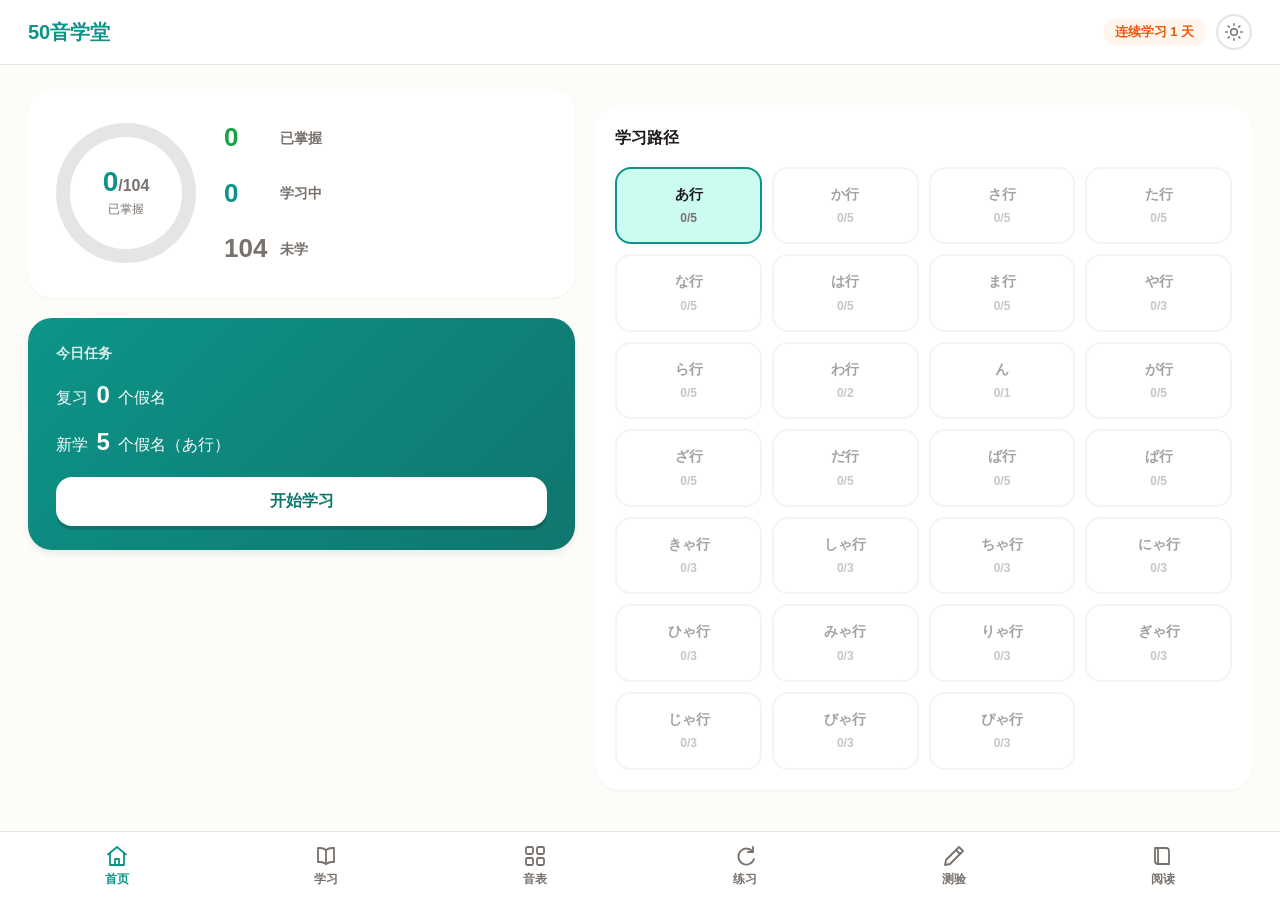
==== index.html @ b74e5c40 "支持双击index.html直接使用：内置文章/单词本的注音与朗读时间戳离线预生成到js/offline-data.js，前端优先读取(不再依赖本地服务与词典)；新增tools/bake_offlin" ====
<!-- ============================================================
  50音学堂 —— 日语50音学习网页应用
  结构：首页 / 学习 / 练习 / 测验 四个页面，底部导航切换
  样式：css/style.css
  脚本：js/ 目录下 5 个文件，按依赖顺序加载
============================================================ -->
<!DOCTYPE html>
<html lang="zh-CN">
<head>
  <meta charset="UTF-8">
  <meta name="viewport" content="width=device-width, initial-scale=1.0, viewport-fit=cover">
  <title>50音学堂</title>
  <!-- 字体：优先本地圆体，其次系统日文字体（避免跨域字体加载问题） -->
  <link rel="preconnect" href="https://fonts.googleapis.com">
  <link rel="preconnect" href="https://fonts.gstatic.com">
  <link href="https://fonts.googleapis.com/css2?family=M+PLUS+Rounded+1c:wght@400;500;700;800&display=swap" rel="stylesheet">
  <!-- 应用样式 -->
  <link rel="stylesheet" href="css/style.css">
</head>
<body>
  <div id="app">
    <!-- 顶部标题栏 -->
    <header id="header">
      <h1>50音学堂</h1>
      <div id="header-right">
        <div id="streak-display"><!-- 连续学习 X 天 --></div>
        <button class="theme-btn" id="theme-toggle" title="切换夜间模式">
          <svg id="theme-icon-light" viewBox="0 0 24 24" fill="none" stroke="currentColor" stroke-width="1.8" stroke-linecap="round" stroke-linejoin="round"><circle cx="12" cy="12" r="4"/><path d="M12 2v2M12 20v2M4.9 4.9l1.4 1.4M17.7 17.7l1.4 1.4M2 12h2M20 12h2M4.9 19.1l1.4-1.4M17.7 6.3l1.4-1.4"/></svg>
          <svg id="theme-icon-dark" viewBox="0 0 24 24" fill="none" stroke="currentColor" stroke-width="1.8" stroke-linecap="round" stroke-linejoin="round"><path d="M21 12.8A9 9 0 1 1 11.2 3a7 7 0 0 0 9.8 9.8z"/></svg>
        </button>
      </div>
    </header>

    <!-- 主内容区：4个页面容器，同时只显示一个 -->
    <main id="main">
      <!-- 首页 -->
      <div id="page-home" class="page active">
        <div class="home-left">
          <div id="progress-overview"><!-- 总进度环 + 已掌握/学习中/未学 数字 --></div>
          <div id="today-tasks"><!-- 今日任务卡片：复习X个 + 新学Y个 --></div>
        </div>
        <div id="row-map"><!-- 学习路径地图：27行按顺序排列，显示解锁状态 --></div>
      </div>

      <!-- 学习页 -->
      <div id="page-learn" class="page">
        <div id="learn-header"><!-- 当前行名 + 进度 --></div>
        <div id="kana-card-display"><!-- 假名卡片：平假名+片假名+罗马音+发音按钮 --></div>
        <div id="learn-controls"><!-- 上一个/下一个/学会了 按钮 --></div>
      </div>

      <!-- 50音表页 -->
      <div id="page-chart" class="page">
        <div id="chart-toolbar">
          <label class="switch" title="平假名片假名合并显示">
            <input type="checkbox" id="chart-merge">
            <span class="switch-track"></span>
            <span class="switch-label">合并</span>
          </label>
        </div>
        <div id="chart-tabs"><!-- 清音/浊音/拗音 切换 --></div>
        <div id="chart-table"><!-- 50音图表，点击假名发音 --></div>
      </div>

      <!-- 练习页 -->
      <div id="page-practice" class="page">
        <div id="practice-mode-switch"><!-- 正向/反向 切换 --></div>
        <div id="flashcard"><!-- 翻卡区域，点击翻面 --></div>
        <div id="practice-controls"><!-- 答对/答错 按钮 --></div>
      </div>

      <!-- 测验页 -->
      <div id="page-quiz" class="page">
        <div id="quiz-header"><!-- 第X题/共Y题 + 得分 --></div>
        <div id="quiz-question"><!-- 题目区域 --></div>
        <div id="quiz-options"><!-- 4个选项按钮 --></div>
        <div id="quiz-feedback"><!-- 答题反馈 --></div>
        <div id="quiz-result"><!-- 测验结束总结 --></div>
      </div>

      <!-- 阅读页 -->
      <div id="page-reading" class="page">
        <div id="reading-setup">
          <div id="reading-library"><!-- 内置精选文章列表 --></div>
          <div id="reading-wordbook"><!-- 单词本列表 --></div>
          <details id="reading-ai-box">
            <summary class="reading-ai-summary">
              <span class="reading-ai-title">AI 生成文章</span>
              <span class="reading-ai-badge">进阶功能</span>
            </summary>
            <div id="reading-key-config"><!-- API key 配置 --></div>
            <div id="reading-tabs"><!-- 难度/主题/篇幅/形式 需求卡片 --></div>
            <button class="btn btn-primary" id="btn-reading-generate">生成文章</button>
          </details>
        </div>
        <div id="reading-view">
          <div id="reading-toolbar"><!-- 屏蔽罗马音/打字/重新生成 按钮 --></div>
          <div id="reading-anno-bar"><!-- 翻译批注开关（由 reading.js 填充） --></div>
          <div id="reading-article"><!-- 文章 furigana 展示 --></div>
        </div>
        <div id="wordbook-view"><!-- 单词本详情（由 reading.js 填充） --></div>
        <div id="reading-typing-wrap"><!-- 打字模式区（由 reading.js 填充） --></div>
      </div>
    </main>

    <!-- 底部导航栏 -->
    <nav id="bottom-nav">
      <button class="nav-btn active" data-page="home">
        <svg viewBox="0 0 24 24" fill="none" stroke="currentColor" stroke-width="1.8" stroke-linecap="round" stroke-linejoin="round"><path d="M3 10.5 12 3l9 7.5"/><path d="M5 9.5V21h14V9.5"/><path d="M10 21v-6h4v6"/></svg>
        <span>首页</span>
      </button>
      <button class="nav-btn" data-page="learn">
        <svg viewBox="0 0 24 24" fill="none" stroke="currentColor" stroke-width="1.8" stroke-linecap="round" stroke-linejoin="round"><path d="M12 6c-1.6-1.2-3.6-2-6-2H4v14h2c2.4 0 4.4.8 6 2 1.6-1.2 3.6-2 6-2h2V4h-2c-2.4 0-4.4.8-6 2z"/><path d="M12 6v14"/></svg>
        <span>学习</span>
      </button>
      <button class="nav-btn" data-page="chart">
        <svg viewBox="0 0 24 24" fill="none" stroke="currentColor" stroke-width="1.8" stroke-linecap="round" stroke-linejoin="round"><rect x="3" y="3" width="7" height="7" rx="1.5"/><rect x="14" y="3" width="7" height="7" rx="1.5"/><rect x="3" y="14" width="7" height="7" rx="1.5"/><rect x="14" y="14" width="7" height="7" rx="1.5"/></svg>
        <span>音表</span>
      </button>
      <button class="nav-btn" data-page="practice">
        <svg viewBox="0 0 24 24" fill="none" stroke="currentColor" stroke-width="1.8" stroke-linecap="round" stroke-linejoin="round"><path d="M20 8a8 8 0 1 0 1 7"/><path d="M20 3v5h-5"/></svg>
        <span>练习</span>
      </button>
      <button class="nav-btn" data-page="quiz">
        <svg viewBox="0 0 24 24" fill="none" stroke="currentColor" stroke-width="1.8" stroke-linecap="round" stroke-linejoin="round"><path d="M17 3 21 7 8 20l-5 1 1-5L17 3z"/><path d="M14 6l4 4"/></svg>
        <span>测验</span>
      </button>
      <button class="nav-btn" data-page="reading">
        <svg viewBox="0 0 24 24" fill="none" stroke="currentColor" stroke-width="1.8" stroke-linecap="round" stroke-linejoin="round"><path d="M4 4h11a3 3 0 0 1 3 3v13H7a3 3 0 0 1-3-3V4z"/><path d="M7 20V4"/><path d="M18 20H7"/></svg>
        <span>阅读</span>
      </button>
    </nav>
  </div>

  <!-- 脚本按依赖顺序加载：data → storage → srs → typing → library → reading → ui → app -->
  <!-- Node 环境垫片（kuroshiro/kuromoji 打包器依赖 process.nextTick/setImmediate） -->
  <script>
    window.process = window.process || { nextTick: function (fn) { setTimeout(fn, 0); }, browser: true };
    if (!window.setImmediate) window.setImmediate = function (fn) { return setTimeout(fn, 0); };
    if (!window.clearImmediate) window.clearImmediate = function (id) { clearTimeout(id); };
  </script>
  <!-- kuroshiro 汉字注音库（离线） -->
  <script src="assets/lib/kuroshiro.min.js"></script>
  <script src="assets/lib/kuroshiro-analyzer-kuromoji.min.js"></script>
  <script src="js/data.js"></script>
  <script src="js/storage.js"></script>
  <script src="js/srs.js"></script>
  <script src="js/typing.js"></script>
  <script src="js/articles.js"></script>
  <script src="js/wordbook.js"></script>
  <script src="js/library.js"></script>
  <script src="js/offline-data.js"></script>
  <script src="js/reading.js"></script>
  <script src="js/ui.js"></script>
  <script src="js/app.js"></script>
</body>
</html>
---- css/style.css ----
/* ============================================================
 * 50音学堂 —— 全局样式
 * 配色方案「抹茶学堂」：日式安静学习感
 * 风格：多邻国式大圆角糖果感 × 日式极简留白
 * 移动端优先，最大宽度 480px 居中
 * ============================================================ */

/* ---------- 主题变量（改主题只动这里） ---------- */
:root {
  --color-primary: #0D9488;      /* 青绿：主色 */
  --color-primary-dark: #0F766E;
  --color-primary-light: #CCFBF1;
  --color-success: #16A34A;      /* 鲜绿：答对 */
  --color-success-light: #DCFCE7;
  --color-accent: #EA580C;       /* 暖橙：激励 */
  --color-accent-light: #FFF7ED;
  --color-error: #DC2626;        /* 朱红：答错 */
  --color-error-light: #FEE2E2;
  --color-bg: #FDFCF9;           /* 米白背景 */
  --color-card: #FFFFFF;
  --color-text: #1C1917;         /* 深墨文字 */
  --color-text-secondary: #78716C;
  --color-border: #E7E5E4;
  --radius-sm: 8px;
  --radius-md: 16px;
  --radius-lg: 24px;
  --shadow-sm: 0 1px 2px rgba(0,0,0,0.05);
  --shadow-md: 0 4px 6px rgba(0,0,0,0.07);
  --shadow-lg: 0 10px 15px rgba(0,0,0,0.1);
  --font-kana: 'M PLUS Rounded 1c', 'Yu Gothic', 'Hiragino Maru Gothic ProN', Meiryo, sans-serif;
  --font-body: -apple-system, 'Microsoft YaHei', 'PingFang SC', sans-serif;
}

/* ---------- 深色主题：跟随系统或手动切换 ---------- */
[data-theme="dark"] {
  --color-primary: #2DD4BF;      /* 青绿提亮，深底可读 */
  --color-primary-dark: #14B8A6;
  --color-primary-light: #134E4A;
  --color-success: #4ADE80;
  --color-success-light: #14532D;
  --color-accent: #FB923C;
  --color-accent-light: #431407;
  --color-error: #F87171;
  --color-error-light: #450A0A;
  --color-bg: #171717;           /* 深炭背景 */
  --color-card: #262626;
  --color-text: #F5F5F4;         /* 米白文字 */
  --color-text-secondary: #A8A29E;
  --color-border: #3F3F46;
  --shadow-sm: 0 1px 2px rgba(0,0,0,0.4);
  --shadow-md: 0 4px 6px rgba(0,0,0,0.4);
  --shadow-lg: 0 10px 15px rgba(0,0,0,0.5);
}

/* ---------- 1. 全局 reset + 基础设置 ---------- */
*,
*::before,
*::after {
  box-sizing: border-box;
  margin: 0;
  padding: 0;
}

body {
  font-family: var(--font-body);
  background-color: var(--color-bg);
  color: var(--color-text);
  line-height: 1.6;
  -webkit-font-smoothing: antialiased;
}

button {
  font-family: inherit;
  border: none;
  background: none;
  cursor: pointer;
  color: inherit;
}

/* ---------- 2. #app 容器：全宽布局 ---------- */
#app {
  width: 100%;
  min-height: 100vh;
  min-height: 100dvh;
  display: flex;
  flex-direction: column;
  background: var(--color-bg);
}

/* ---------- 3. #header：标题 + 连续天数 ---------- */
#header {
  display: flex;
  justify-content: space-between;
  align-items: center;
  padding: 14px 28px;
  background: var(--color-card);
  border-bottom: 1px solid var(--color-border);
}

#header h1 {
  font-size: 20px;
  font-weight: 800;
  color: var(--color-primary);
}

#streak-display {
  font-size: 13px;
  font-weight: 700;
  color: var(--color-accent);
  background: var(--color-accent-light);
  padding: 4px 12px;
  border-radius: var(--radius-lg);
}

/* ---------- 主内容区 ---------- */
#main {
  flex: 1;
  padding: 24px 28px 96px; /* 底部留出固定导航栏空间 */
}

/* ---------- 4. #bottom-nav：固定底部，全宽 ---------- */
#bottom-nav {
  position: fixed;
  bottom: 0;
  left: 0;
  width: 100%;
  display: flex;
  background: var(--color-card);
  border-top: 1px solid var(--color-border);
  padding: 6px 12px calc(6px + env(safe-area-inset-bottom));
  z-index: 20;
}

.nav-btn {
  flex: 1;
  display: flex;
  flex-direction: column;
  align-items: center;
  gap: 3px;
  padding: 6px 0;
  color: var(--color-text-secondary);
  border-radius: var(--radius-md);
  transition: color 0.2s;
}

.nav-btn svg {
  width: 24px;
  height: 24px;
}

.nav-btn span {
  font-size: 12px;
  font-weight: 700;
}

.nav-btn.active { color: var(--color-primary); }

/* 发音按钮：青绿圆形图标按钮 */
.btn-speak {
  display: inline-flex;
  align-items: center;
  justify-content: center;
  width: 64px;
  height: 64px;
  margin-top: 16px;
  padding: 0;
  border-radius: 50%;
  background: var(--color-primary);
  color: #fff;
  box-shadow: 0 4px 0 var(--color-primary-dark);
  transition: transform 0.2s;
}

.btn-speak svg {
  width: 30px;
  height: 30px;
  flex-shrink: 0;
}

.btn-speak:hover { transform: scale(1.05); }
.btn-speak:active { transform: translateY(2px); box-shadow: none; }

/* 学习页上一个/下一个按钮：箭头 SVG 跟随文字色 */
#learn-controls .btn svg {
  width: 18px;
  height: 18px;
  flex-shrink: 0;
}

#learn-controls .btn {
  display: inline-flex;
  align-items: center;
  justify-content: center;
  gap: 6px;
}

/* 测验页听音按钮居中 */
#quiz-question .btn-speak { margin: 24px auto 0; }

/* ---------- 5. .page 页面切换：默认隐藏，active 显示，淡入 0.3s ---------- */.page { display: none; }

.page.active {
  display: block;
  animation: fadeIn 0.3s ease;
}

/* 页面内各区块纵向间距 */
.page > * + * { margin-top: 16px; }

@keyframes fadeIn {
  from { opacity: 0; transform: translateY(6px); }
  to   { opacity: 1; transform: translateY(0); }
}

/* ---------- 6. 假名卡片：平假名+片假名并排，罗马音在下方 ---------- */
#kana-card-display {
  background: var(--color-card);
  border-radius: var(--radius-lg);
  box-shadow: var(--shadow-md);
  padding: 32px 24px;
  text-align: center;
}

.kana-pair {
  display: flex;
  justify-content: center;
  gap: 40px;
}

.kana-char {
  font-family: var(--font-kana);
  font-size: 84px;
  font-weight: 700;
  line-height: 1.2;
}

.kana-label {
  font-size: 12px;
  color: var(--color-text-secondary);
}

.kana-romaji {
  margin-top: 12px;
  font-size: 24px;
  letter-spacing: 2px;
  color: var(--color-text-secondary);
  font-weight: 700;
}

/* ---------- 7. 发音按钮：圆形，hover 放大 ---------- */
.audio-btn {
  display: inline-flex;
  align-items: center;
  justify-content: center;
  width: 56px;
  height: 56px;
  margin-top: 16px;
  border-radius: 50%;
  background: var(--color-primary);
  color: #fff;
  font-size: 24px;
  box-shadow: 0 4px 0 var(--color-primary-dark);
  transition: transform 0.2s;
}

.audio-btn:hover { transform: scale(1.1); }
.audio-btn:active { transform: scale(0.95); }

/* ---------- 8. 翻卡 flashcard：3D 翻转 0.6s ---------- */
#flashcard {
  perspective: 1000px;
  height: 280px;
  cursor: pointer;
}

.flashcard-inner {
  position: relative;
  width: 100%;
  height: 100%;
  transform-style: preserve-3d;
  transition: transform 0.6s;
}

#flashcard.flipped .flashcard-inner { transform: rotateY(180deg); }

.flashcard-face {
  position: absolute;
  inset: 0;
  display: flex;
  flex-direction: column;
  align-items: center;
  justify-content: center;
  background: var(--color-card);
  border-radius: var(--radius-lg);
  box-shadow: var(--shadow-md);
  backface-visibility: hidden;
  -webkit-backface-visibility: hidden;
  font-family: var(--font-kana);
  font-size: 84px;
  font-weight: 700;
}

.flashcard-face .flashcard-sub {
  font-family: var(--font-body);
  font-size: 20px;
  font-weight: 700;
  color: var(--color-text-secondary);
  margin-top: 8px;
}

.flashcard-back { transform: rotateY(180deg); }

/* ---------- 9. 按钮：糖果风大圆角，按压下沉 ---------- */
.btn {
  padding: 14px 24px;
  border-radius: var(--radius-md);
  font-size: 16px;
  font-weight: 700;
  transition: transform 0.1s, box-shadow 0.1s;
}

.btn:active {
  transform: translateY(2px);
  box-shadow: none;
}

.btn-primary {
  background: var(--color-primary);
  color: #fff;
  box-shadow: 0 4px 0 var(--color-primary-dark);
}

.btn-success {
  background: var(--color-success);
  color: #fff;
  box-shadow: 0 4px 0 #15803D;
}

.btn-error {
  background: var(--color-error);
  color: #fff;
  box-shadow: 0 4px 0 #B91C1C;
}

.btn-secondary {
  background: var(--color-card);
  color: var(--color-text);
  border: 2px solid var(--color-border);
  box-shadow: 0 4px 0 var(--color-border);
}

/* 学习/练习页底部按钮行 */
#learn-controls,
#practice-controls {
  display: flex;
  gap: 12px;
}

#learn-controls .btn,
#practice-controls .btn {
  flex: 1;
  padding: 18px 12px;
  font-size: 17px;
  min-height: 56px;
}

/* 学习页头部 / 测验页头部 */
#learn-header,
#quiz-header {
  display: flex;
  justify-content: space-between;
  align-items: center;
  font-weight: 700;
  color: var(--color-text-secondary);
}

/* ---------- 10. 首页布局：16:9 桌面横向网格 ---------- */
#page-home.active {
  display: grid;
  grid-template-columns: 1fr 1.2fr;
  gap: 20px;
  align-items: start;
}

/* 首页左侧列：进度 + 今日任务 */
#page-home .home-left {
  display: flex;
  flex-direction: column;
  gap: 20px;
}

/* 进度总览 */
#progress-overview {
  display: flex;
  align-items: center;
  gap: 28px;
  background: var(--color-card);
  border-radius: var(--radius-lg);
  box-shadow: var(--shadow-sm);
  padding: 28px;
}

/* 进度环 */
.progress-ring {
  position: relative;
  width: 140px;
  height: 140px;
  border-radius: 50%;
  background: conic-gradient(var(--color-primary) calc(var(--pct) * 1%), var(--color-border) 0);
  display: flex;
  align-items: center;
  justify-content: center;
  flex-shrink: 0;
}

.progress-ring-inner {
  width: 112px;
  height: 112px;
  border-radius: 50%;
  background: var(--color-card);
  display: flex;
  flex-direction: column;
  align-items: center;
  justify-content: center;
}

.progress-big {
  font-size: 28px;
  font-weight: 800;
  color: var(--color-primary);
  line-height: 1.1;
}

.progress-total {
  font-size: 16px;
  color: var(--color-text-secondary);
  font-weight: 700;
}

.progress-label {
  font-size: 12px;
  color: var(--color-text-secondary);
  margin-top: 2px;
}

/* 三个数字 */
.progress-numbers {
  display: flex;
  flex-direction: column;
  gap: 14px;
  flex: 1;
}

.pn-item {
  display: flex;
  align-items: center;
  gap: 12px;
}

.pn-num {
  font-size: 26px;
  font-weight: 800;
  min-width: 44px;
}

.pn-num.mastered { color: var(--color-success); }
.pn-num.learning { color: var(--color-primary); }
.pn-num.not-started { color: var(--color-text-secondary); }

.pn-label {
  font-size: 14px;
  color: var(--color-text-secondary);
  font-weight: 600;
}

/* 今日任务 */
#today-tasks {
  background: linear-gradient(135deg, var(--color-primary), var(--color-primary-dark));
  color: #fff;
  border-radius: var(--radius-lg);
  box-shadow: var(--shadow-md);
  padding: 24px 28px;
}

#today-tasks .section-title {
  font-size: 14px;
  font-weight: 700;
  opacity: 0.85;
  margin-bottom: 12px;
}

.task-list {
  display: flex;
  flex-direction: column;
  gap: 8px;
  margin-bottom: 16px;
}

.task-item {
  font-size: 16px;
}

.task-item b {
  font-size: 24px;
  font-weight: 800;
  margin: 0 4px;
}

#today-tasks .btn-primary {
  background: #fff;
  color: var(--color-primary-dark);
  box-shadow: 0 4px 0 rgba(0,0,0,0.15);
  width: 100%;
}

/* 学习路径地图 */
#row-map {
  grid-column: 2;
  grid-row: 1 / span 2;
  background: var(--color-card);
  border-radius: var(--radius-lg);
  box-shadow: var(--shadow-sm);
  padding: 20px;
}

#row-map .section-title {
  font-size: 16px;
  font-weight: 800;
  color: var(--color-text);
  margin-bottom: 16px;
}

.row-grid {
  display: grid;
  grid-template-columns: repeat(auto-fill, minmax(120px, 1fr));
  gap: 10px;
}

.row-cell {
  display: flex;
  flex-direction: column;
  align-items: center;
  gap: 4px;
  padding: 14px 8px;
  background: var(--color-card);
  border: 2px solid var(--color-border);
  border-radius: var(--radius-md);
  cursor: pointer;
  transition: transform 0.1s, box-shadow 0.2s;
}

.row-cell:hover { box-shadow: var(--shadow-md); }
.row-cell:active { transform: translateY(2px); }

.row-cell .row-name {
  font-size: 14px;
  font-weight: 700;
  color: var(--color-text);
}

.row-cell .row-prog {
  font-size: 12px;
  font-weight: 700;
  color: var(--color-text-secondary);
}

/* 未解锁：整体变灰 */
.row-cell.locked {
  opacity: 0.4;
  cursor: default;
}
.row-cell.locked:hover { box-shadow: none; }

/* 当前行：高亮脉动 */
.row-cell.current {
  border-color: var(--color-primary);
  background: var(--color-primary-light);
  animation: pulse 2s infinite;
}

/* 已完成：鲜绿 */
.row-cell.done {
  border-color: var(--color-success);
  background: var(--color-success-light);
}
.row-cell.done .row-prog { color: var(--color-success); }

/* ---------- 12. 测验选项：2×2 网格，对绿错红 ---------- */
#quiz-question {
  background: var(--color-card);
  border-radius: var(--radius-lg);
  box-shadow: var(--shadow-md);
  padding: 40px 24px;
  text-align: center;
  font-family: var(--font-kana);
  font-size: 72px;
  font-weight: 700;
}

#quiz-options {
  display: grid;
  grid-template-columns: 1fr 1fr;
  gap: 12px;
}

.quiz-option {
  padding: 20px 12px;
  background: var(--color-card);
  border: 2px solid var(--color-border);
  border-radius: var(--radius-md);
  font-size: 22px;
  font-weight: 700;
  transition: transform 0.1s;
}

.quiz-option:active { transform: translateY(2px); }

.quiz-option.correct {
  background: var(--color-success-light);
  border-color: var(--color-success);
  color: var(--color-success);
  animation: bounce 0.5s;
}

.quiz-option.wrong {
  background: var(--color-error-light);
  border-color: var(--color-error);
  color: var(--color-error);
  animation: shake 0.4s;
}

#quiz-feedback {
  min-height: 28px;
  text-align: center;
  font-size: 18px;
  font-weight: 800;
}

#quiz-feedback.correct { color: var(--color-success); }
#quiz-feedback.wrong { color: var(--color-error); }

#quiz-result {
  background: var(--color-card);
  border-radius: var(--radius-lg);
  box-shadow: var(--shadow-md);
  padding: 32px 24px;
  text-align: center;
}

#quiz-result .result-score {
  font-size: 48px;
  font-weight: 800;
  color: var(--color-primary);
}

/* ---------- 练习页：正向/反向切换 ---------- */
#practice-mode-switch {
  display: flex;
  background: var(--color-border);
  border-radius: var(--radius-lg);
  padding: 4px;
}

.mode-btn {
  flex: 1;
  padding: 8px 0;
  border-radius: var(--radius-md);
  font-size: 14px;
  font-weight: 700;
  color: var(--color-text-secondary);
}

.mode-btn.active {
  background: var(--color-card);
  color: var(--color-primary);
  box-shadow: var(--shadow-sm);
}

/* ---------- 动画 ---------- */
/* 答对：绿色弹跳 */
@keyframes bounce {
  0%, 100% { transform: scale(1); }
  40% { transform: scale(1.08); }
  70% { transform: scale(0.97); }
}

/* 答错：红色抖动 */
@keyframes shake {
  0%, 100% { transform: translateX(0); }
  20%, 60% { transform: translateX(-8px); }
  40%, 80% { transform: translateX(8px); }
}

/* 当前行：脉动光圈 */
@keyframes pulse {
  0%, 100% { box-shadow: 0 0 0 0 rgba(13, 148, 136, 0.35); }
  50% { box-shadow: 0 0 0 8px rgba(13, 148, 136, 0); }
}

/* ---------- 14. 移动端适配：窄屏回到单列 ---------- */
@media (max-width: 768px) {
  #page-home {
    grid-template-columns: 1fr;
  }

  #row-map {
    grid-column: 1;
    grid-row: auto;
  }

  #app {
    max-width: 100%;
  }

  #bottom-nav {
    max-width: 100%;
  }

  #main {
    padding: 16px 16px 96px;
  }
}

/* ---------- 15. 宽屏：学习/练习/测验页内容居中限宽 ---------- */
@media (min-width: 769px) {
  #page-learn,
  #page-practice,
  #page-quiz {
    max-width: 560px;
    margin: 0 auto;
  }

  #page-chart {
    max-width: 800px;
    margin: 0 auto;
  }
}

/* ---------- 16. 50音表页 ---------- */
#chart-tabs {
  display: flex;
  gap: 8px;
  background: var(--color-card);
  border-radius: var(--radius-lg);
  padding: 6px;
  box-shadow: var(--shadow-sm);
}

.chart-tab {
  flex: 1;
  padding: 10px 0;
  border-radius: var(--radius-md);
  font-size: 14px;
  font-weight: 700;
  color: var(--color-text-secondary);
  transition: all 0.2s;
}

.chart-tab.active {
  background: var(--color-primary);
  color: #fff;
  box-shadow: 0 3px 0 var(--color-primary-dark);
}

/* 表格行 */
.chart-row {
  display: flex;
  align-items: center;
  gap: 8px;
  background: var(--color-card);
  border-radius: var(--radius-md);
  padding: 10px 12px;
  box-shadow: var(--shadow-sm);
}

.chart-row + .chart-row { margin-top: 10px; }

.chart-row-label {
  width: 64px;
  flex-shrink: 0;
  font-size: 13px;
  font-weight: 800;
  color: var(--color-primary);
  text-align: center;
}

/* 行内主体：可含多排（合并时一排，分页时一排） */
.chart-row-bodies {
  flex: 1;
  display: flex;
  flex-direction: column;
  gap: 8px;
  min-width: 0;
}

/* 一排假名：flex 等宽排列 */
.chart-subrow {
  display: flex;
  gap: 6px;
}

/* 假名单元格 */
.chart-cell {
  flex: 1;
  display: flex;
  flex-direction: column;
  align-items: center;
  gap: 2px;
  padding: 8px 4px;
  background: var(--color-bg);
  border-radius: var(--radius-sm);
  border: 2px solid transparent;
  cursor: pointer;
  transition: transform 0.1s, border-color 0.2s, background 0.2s;
}

.chart-cell:hover {
  border-color: var(--color-primary);
  background: var(--color-primary-light);
}

.chart-cell:active {
  transform: translateY(2px);
}

.chart-kana-main {
  font-family: var(--font-kana);
  font-size: 26px;
  font-weight: 700;
  line-height: 1.1;
}

.chart-kana-sub {
  font-family: var(--font-kana);
  font-size: 16px;
  font-weight: 700;
  color: var(--color-text-secondary);
  line-height: 1.1;
}

.chart-romaji {
  font-size: 11px;
  font-weight: 700;
  color: var(--color-text-secondary);
}

/* 移动端适配 */
@media (max-width: 480px) {
  .chart-row-label { width: 48px; font-size: 12px; }
  .chart-kana-main { font-size: 22px; }
  .chart-kana-sub { font-size: 13px; }
  .chart-romaji { font-size: 10px; }
}

/* ---------- 17. 顶部工具栏：主题按钮 + 头部布局 ---------- */
#header-right {
  display: flex;
  align-items: center;
  gap: 10px;
}

.theme-btn {
  display: inline-flex;
  align-items: center;
  justify-content: center;
  width: 36px;
  height: 36px;
  padding: 0;
  border-radius: 50%;
  background: var(--color-card);
  border: 2px solid var(--color-border);
  color: var(--color-text-secondary);
  cursor: pointer;
  transition: color 0.2s, border-color 0.2s, transform 0.1s;
}

.theme-btn svg { width: 20px; height: 20px; }
.theme-btn:hover { color: var(--color-primary); border-color: var(--color-primary); }
.theme-btn:active { transform: scale(0.92); }
.theme-btn #theme-icon-dark { display: none; }

/* ---------- 18. 音表工具栏：合并开关 ---------- */
#chart-toolbar {
  display: flex;
  justify-content: flex-end;
  align-items: center;
}

.switch {
  display: inline-flex;
  align-items: center;
  gap: 8px;
  cursor: pointer;
  user-select: none;
}

.switch input { display: none; }

.switch-track {
  width: 44px;
  height: 24px;
  border-radius: 12px;
  background: var(--color-border);
  position: relative;
  transition: background 0.2s;
}

.switch-track::after {
  content: '';
  position: absolute;
  top: 3px;
  left: 3px;
  width: 18px;
  height: 18px;
  border-radius: 50%;
  background: #fff;
  box-shadow: var(--shadow-sm);
  transition: transform 0.2s;
}

.switch input:checked + .switch-track {
  background: var(--color-primary);
}

.switch input:checked + .switch-track::after {
  transform: translateX(20px);
}

.switch-label {
  font-size: 13px;
  font-weight: 700;
  color: var(--color-text-secondary);
}

/* 文字切换分隔线 */
.chart-tab-divider {
  width: 1px;
  background: var(--color-border);
  margin: 4px 2px;
}

/* 合并模式单元格：平假名+片假名同格 */
.chart-cell.merged { flex-direction: row; gap: 6px; }
.chart-cell.merged .chart-kana-main { font-size: 22px; }
.chart-cell.merged .chart-kana-sub { font-size: 15px; }
.chart-cell.merged .chart-romaji { font-size: 10px; margin-left: 2px; }

/* ---------- 19. 阅读板块 ---------- */
#page-reading { max-width: 720px; margin: 0 auto; }

/* API key 配置 */
.reading-key-box {
  background: var(--color-card);
  border-radius: var(--radius-lg);
  box-shadow: var(--shadow-sm);
  padding: 16px 20px;
  display: flex;
  flex-direction: column;
  gap: 10px;
}

.reading-key-label {
  font-size: 13px;
  font-weight: 700;
  color: var(--color-text-secondary);
}

.reading-key-row {
  display: flex;
  gap: 10px;
}

.reading-key-input {
  flex: 1;
  padding: 12px 14px;
  border: 2px solid var(--color-border);
  border-radius: var(--radius-md);
  font-size: 14px;
  font-family: inherit;
  background: var(--color-bg);
  color: var(--color-text);
  outline: none;
  transition: border-color 0.2s;
}

.reading-key-input:focus { border-color: var(--color-primary); }

.reading-key-hint {
  font-size: 12px;
  color: var(--color-text-secondary);
}

/* 需求卡片 */
.reading-tab-group {
  background: var(--color-card);
  border-radius: var(--radius-lg);
  box-shadow: var(--shadow-sm);
  padding: 16px 20px;
}

.reading-tab-group + .reading-tab-group { margin-top: 12px; }

.reading-tab-title {
  font-size: 14px;
  font-weight: 800;
  color: var(--color-text);
  margin-bottom: 10px;
}

.reading-tab-options {
  display: flex;
  flex-wrap: wrap;
  gap: 8px;
}

.reading-opt {
  padding: 8px 16px;
  border-radius: var(--radius-md);
  border: 2px solid var(--color-border);
  background: var(--color-bg);
  font-size: 13px;
  font-weight: 700;
  color: var(--color-text-secondary);
  cursor: pointer;
  transition: all 0.15s;
}

.reading-opt:hover { border-color: var(--color-primary); color: var(--color-primary); }

.reading-opt.active {
  background: var(--color-primary);
  border-color: var(--color-primary);
  color: #fff;
  box-shadow: 0 3px 0 var(--color-primary-dark);
}

.reading-opt.custom { border-style: dashed; }

.reading-custom-input {
  width: 100%;
  margin-top: 10px;
  padding: 10px 14px;
  border: 2px solid var(--color-primary);
  border-radius: var(--radius-md);
  font-size: 14px;
  font-family: inherit;
  background: var(--color-bg);
  color: var(--color-text);
  outline: none;
}

/* 生成按钮 */
#btn-reading-generate {
  width: 100%;
  padding: 16px;
  font-size: 17px;
  margin-top: 4px;
}

/* 阅读工具栏 */
#reading-toolbar {
  display: flex;
  gap: 10px;
}

#reading-toolbar .btn { flex: 1; padding: 12px 8px; font-size: 14px; }

/* 文章区域 */
.reading-article {
  background: var(--color-card);
  border-radius: var(--radius-lg);
  box-shadow: var(--shadow-sm);
  padding: 28px 24px;
  font-family: var(--font-kana);
  font-size: 26px;
  line-height: 2.2;
  letter-spacing: 1px;
}

.reading-char {
  cursor: pointer;
  display: inline-block;
  border-radius: var(--radius-sm);
  padding: 0 2px;
  transition: background 0.15s;
}

.reading-char:hover { background: var(--color-primary-light); }

.reading-char ruby rt {
  font-family: var(--font-body);
  font-size: 12px;
  color: var(--color-text-secondary);
  font-weight: 700;
}

/* 屏蔽罗马音：隐藏 rt */
.reading-article.hide-romaji ruby rt { display: none; }

.reading-space { letter-spacing: 6px; }
.reading-plain { color: var(--color-text); }

/* 汉字注音（kuroshiro） */
.reading-char[data-reading] { cursor: pointer; }
.reading-char[data-reading] ruby rt {
  font-size: 11px;
  color: var(--color-text-secondary);
  font-weight: 700;
}

/* 注音加载中提示 */
.reading-loading {
  background: var(--color-card);
  border-radius: var(--radius-lg);
  box-shadow: var(--shadow-sm);
  padding: 40px 24px;
  text-align: center;
  font-size: 14px;
  color: var(--color-text-secondary);
}

/* 注音降级提示 */
.reading-notice {
  background: var(--color-accent-light);
  border: 2px solid var(--color-accent);
  color: var(--color-accent);
  border-radius: var(--radius-md);
  padding: 12px 16px;
  margin-bottom: 12px;
  font-size: 13px;
  font-weight: 700;
  display: flex;
  align-items: center;
  gap: 12px;
  flex-wrap: wrap;
}

.reading-notice-retry {
  padding: 4px 14px;
  font-size: 13px;
  flex: 0 0 auto;
}

/* 打字模式 */
.typing-topbar {
  display: flex;
  align-items: center;
  gap: 10px;
  margin-bottom: 16px;
}

.typing-topbar .btn { padding: 10px 14px; font-size: 13px; }

.typing-progress {
  flex: 1;
  text-align: center;
  font-size: 16px;
  font-weight: 800;
  color: var(--color-primary);
}

/* 横向滚动容器：完成滚出，前方进入 */
.typing-scroll {
  overflow: hidden;
  white-space: nowrap;
  background: var(--color-card);
  border-radius: var(--radius-lg);
  box-shadow: var(--shadow-sm);
  padding: 24px 0;
  margin-bottom: 14px;
  position: relative;
}

/* 假名序列行：横向单行，translateX 平移实现滚动 */
.typing-kana-row {
  display: inline-flex;
  align-items: center;
  gap: 6px;
  /* 左侧留出半视口宽度，让第一个假名初始居中（参考 type-kana 的 margin-left 方案） */
  padding-left: calc(50% - 27px);
  padding-right: 60px;
  will-change: transform;
  transition: transform 0.2s ease;
}

.typing-token {
  position: relative;
  font-family: var(--font-kana);
  font-size: 34px;
  font-weight: 700;
  line-height: 1.2;
  color: var(--color-text-secondary);
  transition: all 0.15s;
  flex-shrink: 0;
  text-align: center;
}

/* 标点/空格：灰色窄显示 */
.typing-token.punct {
  font-size: 20px;
  color: var(--color-text-secondary);
  opacity: 0.5;
  min-width: 12px;
  font-family: var(--font-body);
}

/* 词间空格：更宽的间隙（帮助分词） */
.typing-token.word-space {
  min-width: 22px;
  background: transparent;
}

.typing-token.done { color: var(--color-success); }

.typing-token.current {
  color: var(--color-primary);
  transform: scale(1.25);
  animation: pulse 2s infinite;
}

.typing-token.todo { opacity: 0.6; }

.typing-hint {
  display: block;
  font-family: var(--font-body);
  font-size: 11px;
  color: var(--color-text-secondary);
  text-align: center;
  margin-top: 2px;
}

/* 输入缓冲 */
.typing-buffer {
  display: flex;
  align-items: center;
  justify-content: center;
  gap: 8px;
  background: var(--color-card);
  border-radius: var(--radius-lg);
  box-shadow: var(--shadow-sm);
  padding: 16px;
  margin-bottom: 14px;
  font-family: var(--font-kana);
  font-size: 20px;
}

.typing-buffer-target { color: var(--color-text-secondary); font-size: 14px; }
.typing-buffer-typed { color: var(--color-primary); font-weight: 700; }

.typing-cursor {
  width: 3px;
  height: 24px;
  background: var(--color-primary);
  animation: blink 1s infinite;
}

@keyframes blink { 0%, 100% { opacity: 1; } 50% { opacity: 0; } }

/* 虚拟键盘 */
.vkbd {
  background: var(--color-card);
  border-radius: var(--radius-lg);
  box-shadow: var(--shadow-sm);
  padding: 16px;
}

.vkbd-row {
  display: flex;
  justify-content: center;
  gap: 6px;
  margin-bottom: 6px;
}

.vkbd-row:last-child { margin-bottom: 0; }

.vkbd-key {
  width: 42px;
  height: 46px;
  border-radius: 8px;
  border: 2px solid var(--color-border);
  background: var(--color-bg);
  font-size: 16px;
  font-weight: 700;
  color: var(--color-text);
  cursor: pointer;
  transition: all 0.1s;
}

.vkbd-key:hover { border-color: var(--color-primary); }

.vkbd-key.pressed {
  background: var(--color-primary);
  border-color: var(--color-primary);
  color: #fff;
  transform: translateY(2px);
  box-shadow: 0 2px 0 var(--color-primary-dark);
}

.vkbd-key.hint {
  border-color: var(--color-primary);
  color: var(--color-primary);
  background: var(--color-primary-light);
  animation: pulse 1.5s infinite;
}

/* 结果面板 */
.typing-result {
  background: var(--color-card);
  border-radius: var(--radius-lg);
  box-shadow: var(--shadow-sm);
  padding: 32px 24px;
  text-align: center;
}

.typing-result-title {
  font-size: 24px;
  font-weight: 800;
  color: var(--color-success);
  margin-bottom: 20px;
}

.typing-result-stats {
  display: flex;
  justify-content: center;
  gap: 32px;
  margin-bottom: 20px;
}

.typing-stat { font-size: 14px; color: var(--color-text-secondary); }
.typing-stat b { font-size: 22px; color: var(--color-text); display: block; }

.typing-weak {
  font-size: 14px;
  color: var(--color-text-secondary);
  margin-bottom: 20px;
}

.typing-weak-char {
  display: inline-block;
  font-family: var(--font-kana);
  font-size: 20px;
  color: var(--color-error);
  margin: 0 4px;
}

.typing-result-actions {
  display: flex;
  gap: 12px;
  justify-content: center;
}

.typing-result-actions .btn { min-width: 140px; }

/* 移动端虚拟键盘缩小 */
@media (max-width: 480px) {
  .vkbd-key { width: 30px; height: 38px; font-size: 13px; }
  .vkbd-row { gap: 4px; }
  .reading-article { font-size: 22px; }
}

/* ---------- 20. 精选文章库 ---------- */
.reading-library-title {
  font-size: 16px;
  font-weight: 800;
  color: var(--color-text);
  margin-bottom: 12px;
}

.reading-library-grid {
  display: grid;
  grid-template-columns: repeat(auto-fill, minmax(200px, 1fr));
  gap: 10px;
}

.reading-lib-card {
  display: flex;
  flex-direction: column;
  gap: 6px;
  padding: 14px 16px;
  background: var(--color-card);
  border: 2px solid var(--color-border);
  border-radius: var(--radius-md);
  text-align: left;
  cursor: pointer;
  transition: all 0.15s;
}

.reading-lib-card:hover {
  border-color: var(--color-primary);
  box-shadow: var(--shadow-md);
  transform: translateY(-1px);
}

.reading-lib-card:active { transform: translateY(1px); }

.reading-lib-title {
  font-size: 14px;
  font-weight: 700;
  color: var(--color-text);
  line-height: 1.4;
}

.reading-lib-meta {
  display: flex;
  gap: 6px;
}

.reading-lib-level,
.reading-lib-kana,
.reading-lib-kanji {
  font-size: 11px;
  font-weight: 700;
  padding: 2px 8px;
  border-radius: var(--radius-sm);
}

.reading-lib-level {
  background: var(--color-primary-light);
  color: var(--color-primary);
}

.reading-lib-kana {
  background: var(--color-success-light);
  color: var(--color-success);
}

.reading-lib-kanji {
  background: var(--color-accent-light);
  color: var(--color-accent);
}

/* ---------- 20b. 单词本 ---------- */
#reading-wordbook { margin-top: 28px; }

.wordbook-card .wordbook-desc {
  font-size: 12px;
  color: var(--color-text-secondary);
  line-height: 1.4;
}

#wordbook-view { display: none; margin-top: 8px; }

.wordbook-head { margin-bottom: 18px; }

.wordbook-title {
  font-size: 20px;
  font-weight: 800;
  color: var(--color-text);
  margin-top: 14px;
}

.wordbook-subtitle {
  font-size: 13px;
  color: var(--color-text-secondary);
  margin-top: 4px;
}

.wordbook-count {
  font-size: 12px;
  color: var(--color-text-secondary);
  margin-top: 6px;
}

.wordbook-list {
  display: flex;
  flex-direction: column;
  gap: 10px;
}

.wordbook-item {
  display: flex;
  flex-direction: column;
  padding: 14px 18px;
  background: var(--color-card);
  border: 2px solid var(--color-border);
  border-radius: var(--radius-md);
  transition: border-color .15s, box-shadow .15s;
}

.wordbook-item:hover {
  border-color: var(--color-primary);
  box-shadow: var(--shadow-md);
}

.wb-row { display: flex; align-items: center; justify-content: space-between; gap: 16px; cursor: pointer; flex-wrap: wrap; }

.wb-main { display: flex; align-items: baseline; gap: 10px; flex-wrap: wrap; }

.wb-word { display: flex; align-items: baseline; gap: 10px; }

.wb-kanji {
  font-family: var(--font-kana);
  font-size: 26px;
  font-weight: 700;
  color: var(--color-text);
}

.wb-kana {
  font-family: var(--font-kana);
  font-size: 17px;
  color: var(--color-text-secondary);
}

.wb-romaji {
  font-size: 13px;
  color: var(--color-primary);
  font-weight: 600;
  letter-spacing: .5px;
}

.wb-right {
  display: flex;
  align-items: center;
  gap: 10px;
}

.wb-pos {
  font-size: 11px;
  font-weight: 700;
  padding: 2px 8px;
  border-radius: var(--radius-sm);
  background: var(--color-primary-light);
  color: var(--color-primary);
  white-space: nowrap;
}

.wb-zh {
  font-size: 15px;
  font-weight: 600;
  color: var(--color-text);
  text-align: right;
}

.wb-ex-wrap {
  margin-top: 10px;
  padding-top: 10px;
  border-top: 1px dashed var(--color-border);
  display: flex;
  flex-direction: column;
  gap: 8px;
  align-items: flex-start;
}

.wb-ex-article.reading-article {
  background: transparent;
  box-shadow: none;
  border-radius: 0;
  padding: 0;
  font-size: 17px;
  line-height: 2.1;
  letter-spacing: 0;
  width: 100%;
}

/* 例句里的逐字块更紧凑，避免整句被撑得松散 */
.wb-ex-article .reading-char { padding: 0; }
.wb-ex-article .reading-char ruby rt { font-size: 10px; letter-spacing: 0; }
.wb-ex-article .reading-char[data-reading] ruby rt { font-size: 10px; }

/* 例句译文更轻 */
.wb-ex-article .anno-zh-sent { font-size: 13px; }

.wb-ex-loading { font-size: 13px; opacity: .5; }

.wb-ex-read {
  align-self: flex-start;
  padding: 4px 14px;
  font-size: 13px;
}

.wb-ex-read.playing { background: var(--color-primary); color: #fff; border-color: var(--color-primary); }

/* 单词本整体屏蔽罗马音 */
.wordbook-list.hide-romaji .wb-romaji { display: none; }
.wordbook-list.hide-romaji .reading-article.hide-romaji ruby rt { display: none; }
.wordbook-list.hide-romaji .reading-article ruby rt { display: none; }

@media (max-width: 480px) {
  .wb-row { flex-direction: column; align-items: flex-start; gap: 8px; }
  .wb-zh { text-align: left; }
}

/* ---------- 21. AI 生成折叠区 ---------- */
#reading-ai-box {
  margin-top: 16px;
  background: var(--color-card);
  border-radius: var(--radius-lg);
  box-shadow: var(--shadow-sm);
  overflow: hidden;
}

#reading-ai-box summary {
  display: flex;
  align-items: center;
  gap: 10px;
  padding: 14px 20px;
  cursor: pointer;
  list-style: none;
  user-select: none;
}

#reading-ai-box summary::-webkit-details-marker { display: none; }

.reading-ai-title {
  font-size: 15px;
  font-weight: 800;
  color: var(--color-text);
}

.reading-ai-badge {
  font-size: 11px;
  font-weight: 700;
  padding: 2px 8px;
  border-radius: var(--radius-sm);
  background: var(--color-accent-light);
  color: var(--color-accent);
}

#reading-ai-box[open] summary { border-bottom: 1px solid var(--color-border); }

#reading-ai-box .reading-key-box,
#reading-ai-box .reading-tab-group {
  box-shadow: none;
  border-radius: 0;
}

#reading-ai-box > div {
  padding: 12px 20px;
}

#btn-reading-generate { margin: 12px 20px 20px; width: calc(100% - 40px); }

/* ---------- 学习页：已学对勾徽章 ---------- */
.kana-card-inner {
  position: relative;
}

.learn-check {
  position: absolute;
  top: -8px;
  right: -8px;
  width: 28px;
  height: 28px;
  border-radius: 50%;
  background: var(--color-success);
  color: #fff;
  display: flex;
  align-items: center;
  justify-content: center;
  box-shadow: 0 2px 4px rgba(0,0,0,0.2);
  z-index: 2;
}

.learn-check svg {
  width: 16px;
  height: 16px;
}

/* 音表页：单元格角标 */
.chart-cell {
  position: relative;
}

.chart-badge {
  position: absolute;
  top: 2px;
  right: 2px;
  min-width: 16px;
  height: 16px;
  border-radius: 8px;
  font-size: 10px;
  font-weight: 800;
  display: flex;
  align-items: center;
  justify-content: center;
  padding: 0 4px;
  z-index: 2;
  line-height: 1;
}

.chart-badge.learned {
  background: var(--color-success);
  color: #fff;
}

.chart-badge.learned svg {
  width: 10px;
  height: 10px;
}

.chart-badge.weak {
  background: var(--color-accent);
  color: #fff;
}

/* ---------- 练习页：听发音选字形（反向模式四选一） ---------- */
.flashcard-face.practice-quiz {
  display: flex;
  flex-direction: column;
  align-items: center;
  gap: 12px;
  padding: 24px 16px;
}

.practice-quiz-prompt {
  font-size: 14px;
  font-weight: 700;
  color: var(--color-text-secondary);
}

.practice-quiz-options {
  display: grid;
  grid-template-columns: 1fr 1fr;
  gap: 10px;
  width: 100%;
  margin-top: 8px;
}

.practice-quiz-opt {
  display: flex;
  flex-direction: column;
  align-items: center;
  gap: 2px;
  padding: 14px 8px;
  background: var(--color-card);
  border: 2px solid var(--color-border);
  border-radius: var(--radius-md);
  cursor: pointer;
  transition: transform 0.1s, border-color 0.2s;
}

.practice-quiz-opt .chart-kana {
  font-family: var(--font-kana);
  font-size: 32px;
  font-weight: 700;
  line-height: 1.1;
}

.practice-quiz-opt .chart-romaji {
  font-size: 12px;
  font-weight: 700;
  color: var(--color-text-secondary);
}

.practice-quiz-opt:active { transform: translateY(2px); }

.practice-quiz-opt.correct {
  background: var(--color-success-light);
  border-color: var(--color-success);
  animation: bounce 0.5s;
}

.practice-quiz-opt.correct .chart-kana { color: var(--color-success); }

.practice-quiz-opt.wrong {
  background: var(--color-error-light);
  border-color: var(--color-error);
  animation: shake 0.4s;
}

.practice-quiz-opt.wrong .chart-kana { color: var(--color-error); }

/* ---------- 测验页 · 模式/行选择 ---------- */
.quiz-setup {
  padding: 4px 0 8px;
}

.quiz-setup-title {
  font-size: 1.05rem;
  font-weight: 700;
  margin-bottom: 14px;
  opacity: .85;
}

.quiz-mode-card {
  display: block;
  width: 100%;
  text-align: left;
  padding: 18px 20px;
  margin-bottom: 12px;
  background: var(--color-card);
  border: 2px solid var(--color-border);
  border-radius: var(--radius-md);
  cursor: pointer;
  transition: border-color .15s, transform .1s;
  font-family: inherit;
  color: var(--color-text);
}

.quiz-mode-card:active { transform: translateY(1px); }

.quiz-mode-card.active,
.quiz-mode-card:hover {
  border-color: var(--color-primary);
}

.qmc-title {
  font-size: 1.05rem;
  font-weight: 700;
  margin-bottom: 4px;
}

.qmc-desc {
  font-size: .86rem;
  opacity: .65;
  line-height: 1.4;
}

.quiz-row-picker {
  display: flex;
  flex-wrap: wrap;
  gap: 10px;
  margin: 4px 0 16px;
}

.quiz-row-chip {
  display: inline-flex;
  align-items: center;
  gap: 8px;
  padding: 12px 18px;
  background: var(--color-card);
  border: 2px solid var(--color-border);
  border-radius: 999px;
  cursor: pointer;
  font-family: inherit;
  font-size: 1rem;
  font-weight: 600;
  color: var(--color-text);
  transition: border-color .15s, background .15s;
}

.quiz-row-chip:hover { border-color: var(--color-primary); }

.quiz-row-chip.active {
  border-color: var(--color-primary);
  background: var(--color-primary);
  color: #fff;
}

.qrc-count {
  font-size: .8rem;
  opacity: .7;
  font-weight: 500;
}

.quiz-row-empty {
  font-size: .9rem;
  opacity: .6;
  padding: 14px 0;
}

.quiz-result-mode {
  font-size: .95rem;
  opacity: .7;
  margin-bottom: 8px;
}

.quiz-result-actions {
  display: flex;
  gap: 12px;
  justify-content: center;
  margin-top: 18px;
  flex-wrap: wrap;
}

.quiz-result-actions .btn { min-width: 130px; }

/* ---------- 阅读页 · 整篇朗读跟读高亮 ---------- */
.reading-article { position: relative; }
.reading-article { overflow: visible; }

.reading-highlight {
  position: absolute;
  left: 0; top: 0; width: 0; height: 0;
  background: rgba(64, 156, 255, 0.22);
  border-radius: 999px;
  pointer-events: none;
  opacity: 0;
  z-index: 0;
  transition: left .18s ease, top .18s ease, width .18s ease, height .18s ease, opacity .25s ease;
}

.reading-highlight.on { opacity: 1; }

.reading-article .reading-char,
.reading-article .reading-space,
.reading-article .reading-plain { position: relative; z-index: 1; }

[data-theme="dark"] .reading-highlight { background: rgba(90, 180, 255, 0.26); }

/* ---------- 阅读页 · 翻译批注 ---------- */
#reading-article { position: relative; }

.reading-block-title {
  font-size: 1.15rem;
  font-weight: 700;
  margin: 0 0 1.1rem;
  opacity: .9;
}

#reading-anno-bar {
  display: flex;
  align-items: center;
  gap: .55rem;
  flex-wrap: wrap;
  margin: 1.5rem 0 1.3rem;
  padding-top: 1.4rem;
  border-top: 1px solid var(--color-border, rgba(128, 128, 128, .25));
}

.anno-label { font-size: .95rem; opacity: .7; align-self: center; line-height: 1; }
.anno-hint {
  flex-basis: 100%;          /* 提示单独占一行，避免把按钮行撑挤 */
  font-size: .82rem;
  opacity: .5;
  margin-top: .35rem;
  line-height: 1.4;
}

.anno-btn {
  padding: .5rem 1.15rem;
  font-size: .95rem;
  border-radius: 999px;
  background: #e6e8ec;
  border: 1px solid transparent;
  color: #1c1917;   /* 固定深色：底色恒为浅灰，不能跟随主题变量（暗色下是米白 -> 看不清） */
  cursor: pointer;
  line-height: 1.3;
  font-weight: 600;
  min-height: 38px;
}

.anno-btn.active {
  background: var(--color-primary, #409cff);
  color: #fff;
}

/* 句级批注：原文照排，译文另起一行 */
.reading-sent { display: block; }
.reading-sent-open { display: none; }

.anno-zh-sent {
  display: none;
  font-size: .82rem;
  line-height: 1.5;
  color: var(--color-muted, #7a7f88);
  border-left: 2px solid rgba(64, 156, 255, .45);
  padding-left: .55rem;
  margin: .15rem 0 .55rem .1rem;
  font-family: inherit;
}

.reading-sent.show .anno-zh-sent { display: block; }

/* 词级批注：默认不打标（保持干净），悬停到词内任一字符时整词亮起 + 显示词义气泡 */
.anno-word {
  position: relative;
  display: inline-block;   /* 必须 inline-block，否则跨行时气泡定位会飞掉 */
  cursor: help;
  border-radius: .3rem;
  transition: background .12s ease;
}

.anno-word:hover {
  background: rgba(64, 156, 255, .18);
  border-radius: .25rem;
}

[data-theme="dark"] .anno-word:hover { background: rgba(90, 180, 255, .2); }

.anno-tip {
  display: none;
  position: absolute;
  left: 50%;
  top: calc(100% + 6px);
  transform: translateX(-50%);
  background: #2b3440;
  color: #fff;
  font-size: .74rem;
  line-height: 1.2;
  padding: .3rem .55rem;
  border-radius: .4rem;
  white-space: nowrap;
  z-index: 50;
  pointer-events: none;
  box-shadow: 0 4px 12px rgba(0, 0, 0, .35);
}

/* 纯 CSS 控制显示：悬停词即出气泡（无需 JS 绑事件） */
.anno-word:hover > .anno-tip { display: block; }
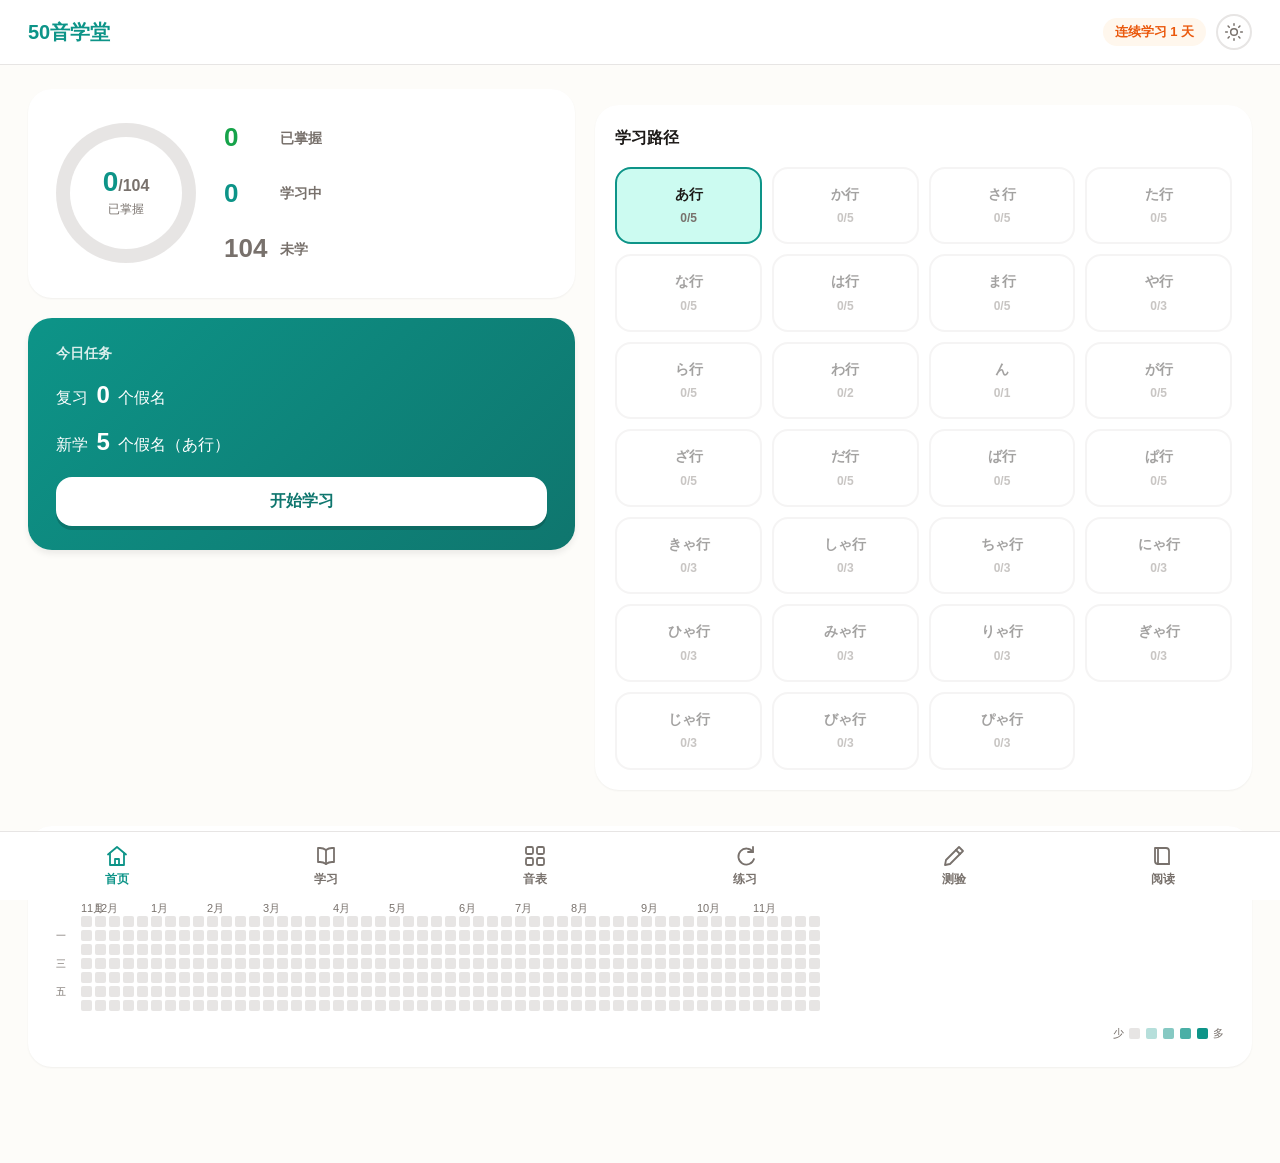
==== commit 04f46532: "首页新增学习热力图，按日记录学习次数" ====
--- a/index.html
+++ b/index.html
@@ -40,6 +40,7 @@
           <div id="today-tasks"><!-- 今日任务卡片：复习X个 + 新学Y个 --></div>
         </div>
         <div id="row-map"><!-- 学习路径地图：27行按顺序排列，显示解锁状态 --></div>
+        <div id="activity-heatmap"><!-- 学习热力图：最近一年每日学习次数 --></div>
       </div>
 
       <!-- 学习页 -->
--- a/css/style.css
+++ b/css/style.css
@@ -356,6 +356,8 @@
   gap: 12px;
 }
 
+#learn-controls { flex-wrap: wrap; }   /* 「全学会了」独占一行 */
+
 #learn-controls .btn,
 #practice-controls .btn {
   flex: 1;
@@ -364,6 +366,16 @@
   min-height: 56px;
 }
 
+/* 全学会了：整行按钮，独占一行 */
+#learn-controls .btn-learn-all {
+  flex: 0 0 100%;
+  min-height: 48px;
+  padding: 12px;
+  font-size: 15px;
+  gap: 6px;
+}
+.learn-all-hint { font-size: 13px; opacity: .7; }
+
 /* 学习页头部 / 测验页头部 */
 #learn-header,
 #quiz-header {
@@ -373,6 +385,17 @@
   font-weight: 700;
   color: var(--color-text-secondary);
 }
+
+/* 测验答题中的「返回」按钮（回到选模式） */
+#quiz-header .quiz-back-btn {
+  flex: 0 0 auto;
+  padding: 6px 14px;
+  min-height: 0;
+  font-size: 14px;
+  gap: 2px;
+  box-shadow: 0 2px 0 var(--color-border);
+}
+#quiz-header .quiz-back-btn svg { width: 16px; height: 16px; }
 
 /* ---------- 10. 首页布局：16:9 桌面横向网格 ---------- */
 #page-home.active {
@@ -488,6 +511,97 @@
   opacity: 0.85;
   margin-bottom: 12px;
 }
+
+/* 学习热力图 */
+#activity-heatmap {
+  grid-column: 1 / -1;
+  background: var(--color-card);
+  border-radius: var(--radius-lg);
+  box-shadow: var(--shadow-sm);
+  padding: 24px 28px;
+}
+
+#activity-heatmap .hm-head {
+  display: flex;
+  align-items: baseline;
+  justify-content: space-between;
+  gap: 12px;
+  margin-bottom: 12px;
+}
+
+#activity-heatmap .hm-head .section-title { margin-bottom: 0; }
+
+.hm-summary {
+  font-size: 13px;
+  color: var(--color-text-secondary);
+}
+
+.hm-scroll {
+  overflow-x: auto;
+  padding-bottom: 4px;
+}
+
+.hm-months {
+  position: relative;
+  height: 16px;
+  margin-left: 25px;
+  font-size: 11px;
+  color: var(--color-text-secondary);
+}
+
+.hm-months span {
+  position: absolute;
+  top: 0;
+  white-space: nowrap;
+}
+
+.hm-main {
+  display: flex;
+  gap: 3px;
+}
+
+.hm-weekdays {
+  display: grid;
+  grid-template-rows: repeat(7, 11px);
+  gap: 3px;
+  width: 22px;
+  font-size: 10px;
+  line-height: 11px;
+  color: var(--color-text-secondary);
+}
+
+.hm-grid {
+  display: grid;
+  grid-template-rows: repeat(7, 11px);
+  grid-auto-flow: column;
+  grid-auto-columns: 11px;
+  gap: 3px;
+}
+
+.hm-cell {
+  display: inline-block;
+  width: 11px;
+  height: 11px;
+  border-radius: 2px;
+  background: var(--color-border);
+}
+
+.hm-cell[data-level="1"] { background: var(--color-primary); opacity: 0.3; }
+.hm-cell[data-level="2"] { background: var(--color-primary); opacity: 0.5; }
+.hm-cell[data-level="3"] { background: var(--color-primary); opacity: 0.75; }
+.hm-cell[data-level="4"] { background: var(--color-primary); }
+
+.hm-legend {
+  display: flex;
+  align-items: center;
+  justify-content: flex-end;
+  gap: 4px;
+  margin-top: 10px;
+  font-size: 11px;
+  color: var(--color-text-secondary);
+}
+
+.hm-legend .hm-cell { margin: 0 1px; }
 
 .task-list {
   display: flex;
@@ -1294,6 +1408,12 @@
   color: #fff;
   transform: translateY(2px);
   box-shadow: 0 2px 0 var(--color-primary-dark);
+}
+
+.vkbd-key.wrong {
+  background: var(--color-error);
+  border-color: var(--color-error);
+  color: #fff;
 }
 
 .vkbd-key.hint {
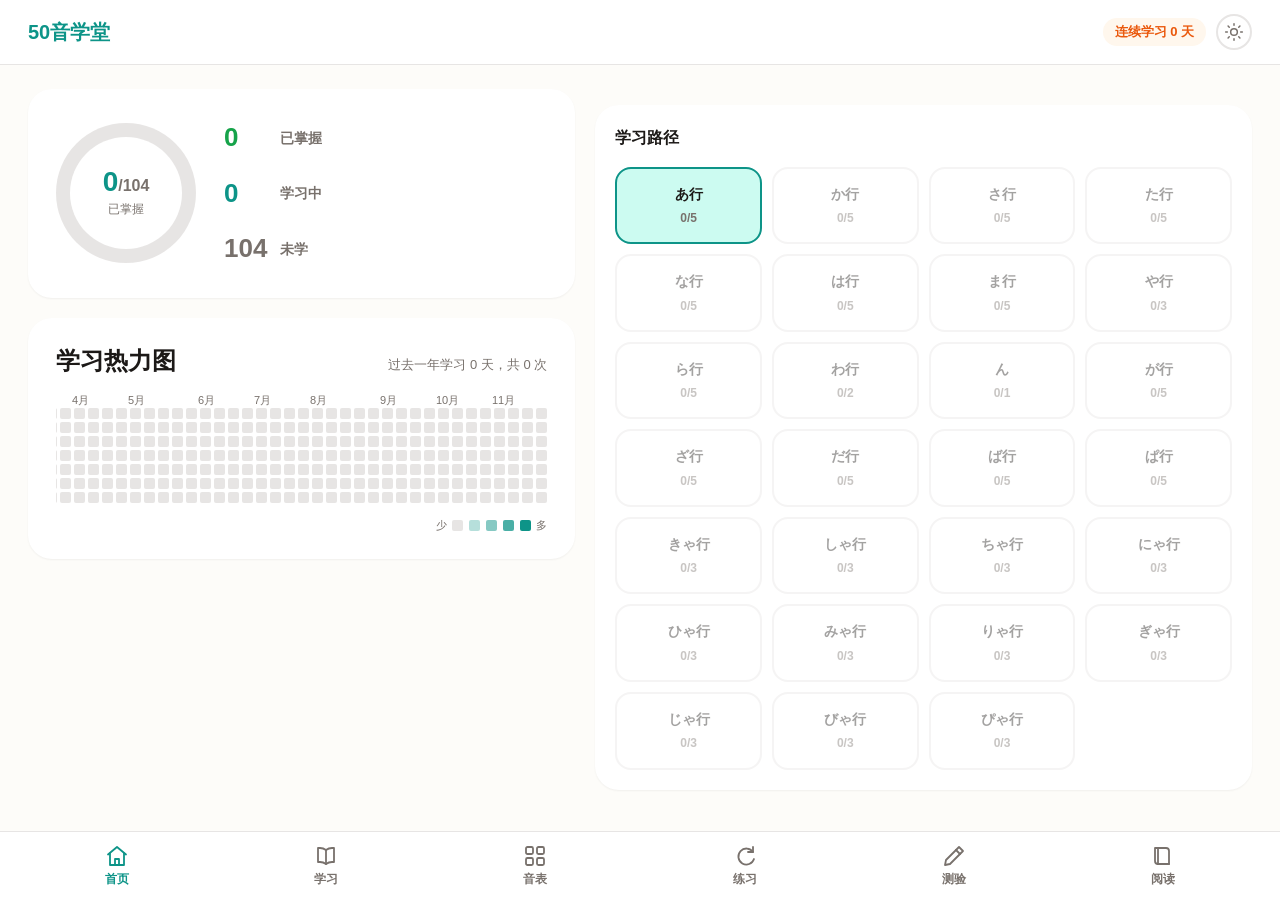
==== commit adaab9bb: "首页用热力图替换今日任务卡片；连续天数改为按学习记录计算" ====
--- a/index.html
+++ b/index.html
@@ -37,10 +37,9 @@
       <div id="page-home" class="page active">
         <div class="home-left">
           <div id="progress-overview"><!-- 总进度环 + 已掌握/学习中/未学 数字 --></div>
-          <div id="today-tasks"><!-- 今日任务卡片：复习X个 + 新学Y个 --></div>
+          <div id="activity-heatmap"><!-- 学习热力图：最近一年每日学习次数 --></div>
         </div>
         <div id="row-map"><!-- 学习路径地图：27行按顺序排列，显示解锁状态 --></div>
-        <div id="activity-heatmap"><!-- 学习热力图：最近一年每日学习次数 --></div>
       </div>
 
       <!-- 学习页 -->
--- a/css/style.css
+++ b/css/style.css
@@ -400,7 +400,7 @@
 /* ---------- 10. 首页布局：16:9 桌面横向网格 ---------- */
 #page-home.active {
   display: grid;
-  grid-template-columns: 1fr 1.2fr;
+  grid-template-columns: minmax(0, 1fr) minmax(0, 1.2fr);
   gap: 20px;
   align-items: start;
 }
@@ -496,25 +496,8 @@
   font-weight: 600;
 }
 
-/* 今日任务 */
-#today-tasks {
-  background: linear-gradient(135deg, var(--color-primary), var(--color-primary-dark));
-  color: #fff;
-  border-radius: var(--radius-lg);
-  box-shadow: var(--shadow-md);
-  padding: 24px 28px;
-}
-
-#today-tasks .section-title {
-  font-size: 14px;
-  font-weight: 700;
-  opacity: 0.85;
-  margin-bottom: 12px;
-}
-
 /* 学习热力图 */
 #activity-heatmap {
-  grid-column: 1 / -1;
   background: var(--color-card);
   border-radius: var(--radius-lg);
   box-shadow: var(--shadow-sm);
@@ -603,29 +586,6 @@
 
 .hm-legend .hm-cell { margin: 0 1px; }
 
-.task-list {
-  display: flex;
-  flex-direction: column;
-  gap: 8px;
-  margin-bottom: 16px;
-}
-
-.task-item {
-  font-size: 16px;
-}
-
-.task-item b {
-  font-size: 24px;
-  font-weight: 800;
-  margin: 0 4px;
-}
-
-#today-tasks .btn-primary {
-  background: #fff;
-  color: var(--color-primary-dark);
-  box-shadow: 0 4px 0 rgba(0,0,0,0.15);
-  width: 100%;
-}
 
 /* 学习路径地图 */
 #row-map {
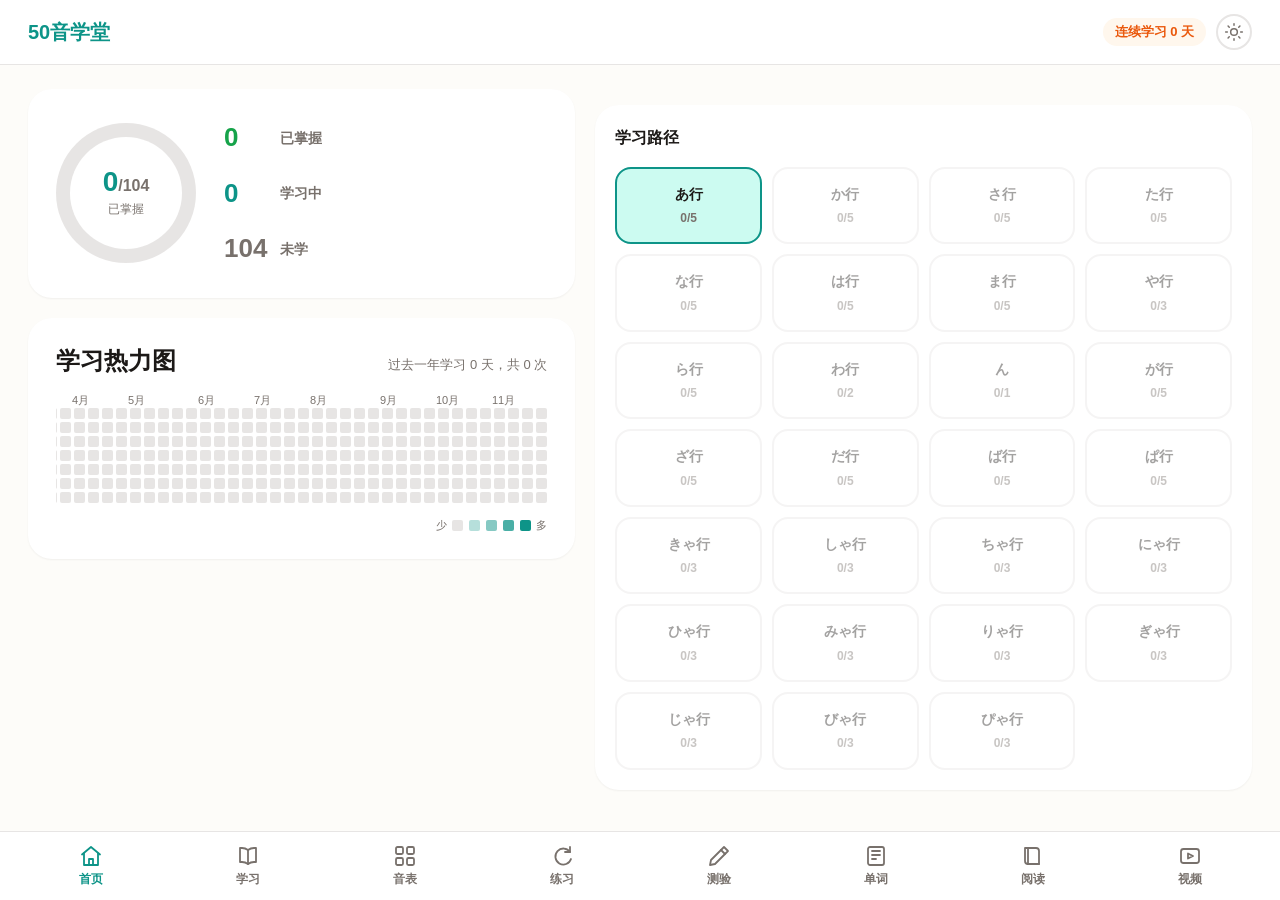
==== commit b3fa3383: "阅读页金太郎每句加独立点读按钮；一并提交此前未提交的改动（单词本分页与 N5 词表、视频学习页、点读合成接口与 edge-tts 端点补丁、素材与文档）" ====
--- a/index.html
+++ b/index.html
@@ -16,6 +16,8 @@
   <link href="https://fonts.googleapis.com/css2?family=M+PLUS+Rounded+1c:wght@400;500;700;800&display=swap" rel="stylesheet">
   <!-- 应用样式 -->
   <link rel="stylesheet" href="css/style.css">
+  <link rel="stylesheet" href="css/vocab.css">
+  <link rel="stylesheet" href="css/video-study.css">
 </head>
 <body>
   <div id="app">
@@ -56,6 +58,11 @@
             <input type="checkbox" id="chart-merge">
             <span class="switch-track"></span>
             <span class="switch-label">合并</span>
+          </label>
+          <label class="switch" title="显示或隐藏罗马音">
+            <input type="checkbox" id="chart-romaji" checked>
+            <span class="switch-track"></span>
+            <span class="switch-label">罗马音</span>
           </label>
         </div>
         <div id="chart-tabs"><!-- 清音/浊音/拗音 切换 --></div>
@@ -101,6 +108,10 @@
         <div id="wordbook-view"><!-- 单词本详情（由 reading.js 填充） --></div>
         <div id="reading-typing-wrap"><!-- 打字模式区（由 reading.js 填充） --></div>
       </div>
+      <div id="page-vocab" class="page"></div>
+
+      <!-- 视频跟读页 -->
+      <div id="page-video" class="page"></div>
     </main>
 
     <!-- 底部导航栏 -->
@@ -125,9 +136,17 @@
         <svg viewBox="0 0 24 24" fill="none" stroke="currentColor" stroke-width="1.8" stroke-linecap="round" stroke-linejoin="round"><path d="M17 3 21 7 8 20l-5 1 1-5L17 3z"/><path d="M14 6l4 4"/></svg>
         <span>测验</span>
       </button>
+      <button class="nav-btn" data-page="vocab">
+        <svg viewBox="0 0 24 24" fill="none" stroke="currentColor" stroke-width="1.8" stroke-linecap="round" stroke-linejoin="round"><rect x="4" y="3" width="16" height="18" rx="2"/><path d="M8 7h8M8 11h8M8 15h4"/></svg>
+        <span>单词</span>
+      </button>
       <button class="nav-btn" data-page="reading">
         <svg viewBox="0 0 24 24" fill="none" stroke="currentColor" stroke-width="1.8" stroke-linecap="round" stroke-linejoin="round"><path d="M4 4h11a3 3 0 0 1 3 3v13H7a3 3 0 0 1-3-3V4z"/><path d="M7 20V4"/><path d="M18 20H7"/></svg>
         <span>阅读</span>
+      </button>
+      <button class="nav-btn" data-page="video">
+        <svg viewBox="0 0 24 24" fill="none" stroke="currentColor" stroke-width="1.8" stroke-linecap="round" stroke-linejoin="round"><rect x="3" y="5" width="18" height="14" rx="2.5"/><path d="M10 9.5l5 2.5-5 2.5z"/></svg>
+        <span>视频</span>
       </button>
     </nav>
   </div>
@@ -148,10 +167,15 @@
   <script src="js/typing.js"></script>
   <script src="js/articles.js"></script>
   <script src="js/wordbook.js"></script>
+  <script src="js/n5-wordbook.js"></script>
   <script src="js/library.js"></script>
   <script src="js/offline-data.js"></script>
   <script src="js/reading.js"></script>
   <script src="js/ui.js"></script>
+  <script src="js/vocab-srs.js"></script>
+  <script src="js/vocab.js"></script>
+  <script src="js/video-study-data.js"></script>
+  <script src="js/video-study.js"></script>
   <script src="js/app.js"></script>
 </body>
 </html>
--- a/css/style.css
+++ b/css/style.css
@@ -21,6 +21,7 @@
   --color-text: #1C1917;         /* 深墨文字 */
   --color-text-secondary: #78716C;
   --color-border: #E7E5E4;
+  --seal-ink: #FDFCF9;           /* 印章文字：接近浅纸底色，朱红印面可读（对比度≈5.8:1） */
   --radius-sm: 8px;
   --radius-md: 16px;
   --radius-lg: 24px;
@@ -47,6 +48,7 @@
   --color-text: #F5F5F4;         /* 米白文字 */
   --color-text-secondary: #A8A29E;
   --color-border: #3F3F46;
+  --seal-ink: #F5F5F4;           /* 印章文字：深色下仍用浅纸色保证朱红印面对比度（≈5.6:1） */
   --shadow-sm: 0 1px 2px rgba(0,0,0,0.4);
   --shadow-md: 0 4px 6px rgba(0,0,0,0.4);
   --shadow-lg: 0 10px 15px rgba(0,0,0,0.5);
@@ -958,6 +960,7 @@
   display: flex;
   justify-content: flex-end;
   align-items: center;
+  gap: 14px;
 }
 
 .switch {
@@ -1521,6 +1524,7 @@
 #wordbook-view { display: none; margin-top: 8px; }
 
 .wordbook-head { margin-bottom: 18px; }
+.wordbook-pages { display: flex; justify-content: center; align-items: center; gap: 16px; margin-top: 20px; }
 
 .wordbook-title {
   font-size: 20px;
@@ -1612,6 +1616,7 @@
 }
 
 .wb-ex-wrap {
+  position: relative;
   margin-top: 10px;
   padding-top: 10px;
   border-top: 1px dashed var(--color-border);
@@ -2031,6 +2036,29 @@
 }
 
 .reading-sent.show .anno-zh-sent { display: block; }
+
+/* 句末点读按钮：每句一个，贴在句号后面，默认淡淡的一点，悬停才实心 */
+.reading-sent-speak {
+  display: inline-flex;
+  align-items: center;
+  justify-content: center;
+  width: 26px;
+  height: 26px;
+  margin-left: .3rem;
+  padding: 0;
+  border: none;
+  border-radius: 50%;
+  background: transparent;
+  color: var(--color-primary);
+  cursor: pointer;
+  vertical-align: middle;
+  opacity: .45;
+  transition: opacity .15s ease, background .15s ease;
+}
+
+.reading-sent-speak:hover { opacity: 1; background: var(--color-primary-light); }
+.reading-sent-speak:active { transform: translateY(1px); }
+.reading-sent-speak svg { width: 16px; height: 16px; }
 
 /* 词级批注：默认不打标（保持干净），悬停到词内任一字符时整词亮起 + 显示词义气泡 */
 .anno-word {
@@ -2068,3 +2096,142 @@
 
 /* 纯 CSS 控制显示：悬停词即出气泡（无需 JS 绑事件） */
 .anno-word:hover > .anno-tip { display: block; }
+
+/* 阅读页：错题仪表盘「和纸账本」 */
+.mistakes-view {
+  padding: 20px 16px;
+  max-width: 420px;
+  margin: 0 auto;
+  background-color: var(--color-bg);   /* 回退底色 */
+  /* 和纸：真实纸墨纹理图（tools/gen_textures.py 生成） */
+  background-image: url("../assets/textures/washi-light.png");
+  background-size: cover;
+  border-radius: var(--radius-md);
+}
+[data-theme="dark"] .mistakes-view {
+  /* 回退：略暖深灰 */
+  background-color: color-mix(in srgb, var(--color-accent-light) 16%, var(--color-bg));
+  background-image: url("../assets/textures/washi-dark.png");
+  background-size: cover;
+  box-shadow: none;
+}
+/* 深色下：字符用正文色 */
+[data-theme="dark"] .mistakes-char { color: var(--color-text); }
+/* 印章：整体错误率（真实印章图 + 横向衬线字），靠左与说明并列 */
+.mistakes-stamp-row {
+  display: flex;
+  align-items: center;
+  gap: 18px;
+  margin-bottom: 14px;
+}
+.mistakes-stamp {
+  position: relative;
+  width: 120px;
+  height: 120px;
+  flex: 0 0 auto;
+  transform: rotate(-4deg);
+  /* 印章：真实印泥纹理图，数字与「错误率」叠在印面中央 */
+  background: url("../assets/textures/seal.png") center / contain no-repeat;
+  display: flex;
+  flex-direction: column;
+  align-items: center;
+  justify-content: center;
+  gap: 2px;
+}
+.mistakes-stamp-num,
+.mistakes-stamp-label {
+  font-family: "Songti SC", "STSong", "SimSun", serif;
+  font-weight: 800;
+  color: var(--seal-ink);
+  line-height: 1;
+  white-space: nowrap;
+  text-shadow: 0 1px 1px rgba(80, 20, 12, .45);
+}
+.mistakes-stamp-num {
+  font-size: 26px;
+  letter-spacing: 1px;
+}
+.mistakes-stamp-label {
+  font-size: 12px;
+  letter-spacing: 3px;
+  opacity: 0.92;
+}
+.mistakes-head { font-size: 13px; color: var(--color-text-secondary); text-align: left; line-height: 1.7; font-family: "Songti SC", "STSong", "SimSun", serif; }
+.mistakes-empty { color: var(--color-text-secondary); padding: 24px 0; text-align: center; }
+.mistakes-list { display: flex; flex-direction: column; gap: 12px; margin-bottom: 14px; }
+.mistakes-row { display: flex; align-items: center; gap: 12px; padding-bottom: 8px; border-bottom: 1px dashed var(--color-border); }
+.mistakes-rank { width: 18px; font-size: 12px; color: var(--color-text-secondary); }
+.mistakes-char { font-family: var(--font-kana); font-size: 30px; font-weight: 700; width: 44px; line-height: 1; }
+/* 墨团：直径与透明度由 renderMistakes 内联给出（随次数增长） */
+.mistakes-blot {
+  flex: 0 0 auto;
+  background: var(--color-error);
+  /* 不规则手按印泥感 */
+  border-radius: 46% 54% 52% 48% / 50% 46% 54% 50%;
+}
+/* 紧挨墨团的次数 */
+.mistakes-count {
+  font-size: 13px;
+  font-weight: 700;
+  color: var(--color-error);
+  font-family: "Songti SC", "STSong", "SimSun", serif;
+  white-space: nowrap;
+}
+/* 右侧错误率百分比 */
+.mistakes-rate {
+  margin-left: auto;
+  font-size: 13px;
+  font-weight: 700;
+  color: var(--color-text-secondary);
+  font-variant-numeric: tabular-nums;
+}
+/* 按钮区上方的手写感注记：次要文字色 */
+.mistakes-note {
+  margin-top: 14px;
+  font-family: "Songti SC", "STSong", "SimSun", serif;
+  font-size: 12px;
+  letter-spacing: .5px;
+  color: var(--color-text-secondary);
+  opacity: .8;
+}
+/* 卡片底部操作区：虚线分隔之上，按钮左对齐，间距收紧 */
+.mistakes-actions {
+  display: flex;
+  gap: 12px;
+  justify-content: flex-start;
+  margin-top: 10px;
+  padding-top: 12px;
+  border-top: 1px dashed var(--color-border);
+}
+/* 线框矩形按钮：2px 圆角，无阴影 */
+.mistakes-btn {
+  padding: 10px 18px;
+  border: 2px solid var(--color-error);
+  border-radius: 2px;
+  background: transparent;
+  color: var(--color-error);
+  font-size: 14px;
+  font-weight: 700;
+  box-shadow: none;
+  transition: transform 0.1s, opacity 0.15s;
+}
+.mistakes-btn:active { transform: translateY(1px); }
+.mistakes-btn-primary { background: var(--color-error); color: var(--color-bg); }
+
+/* 页脚：细虚线分隔，左品牌右快照日期 */
+.mistakes-footer {
+  display: flex;
+  align-items: baseline;
+  justify-content: space-between;
+  gap: 12px;
+  margin-top: 18px;
+  padding-top: 10px;
+  border-top: 1px dashed var(--color-border);
+  font-family: "Songti SC", "STSong", "SimSun", serif;
+  font-size: 11px;
+  color: var(--color-text-secondary);
+  opacity: .85;
+}
+
+/* 阅读工具栏里的返回按钮：不占满剩余宽度 */
+#reading-toolbar .btn-back { flex: 0 0 auto; }
--- a/css/vocab.css
+++ b/css/vocab.css
@@ -0,0 +1,69 @@
+#page-vocab { max-width: 680px; margin: 0 auto; width: 100%; }
+#page-vocab .vocab-toolbar { display: flex; justify-content: flex-end; margin-bottom: 12px; }
+#page-vocab .vocab-romaji-toggle { display: inline-flex; align-items: center; gap: 10px; min-height: 44px; font-size: 14px; }
+#page-vocab .vocab-toggle-track { width: 36px; height: 22px; border-radius: 12px; background: var(--color-border); padding: 3px; }
+#page-vocab .vocab-toggle-track::after { content: ''; display: block; width: 16px; height: 16px; border-radius: 50%; background: var(--color-card); }
+#page-vocab .vocab-romaji-toggle[aria-checked="true"] .vocab-toggle-track { background: var(--color-primary); }
+#page-vocab .vocab-romaji-toggle[aria-checked="true"] .vocab-toggle-track::after { transform: translateX(14px); }
+#page-vocab .vocab-romaji { color: var(--color-text-secondary); font-size: 15px; overflow-wrap: anywhere; }
+#page-vocab h2 { font-size: 24px; font-weight: 800; }
+#page-vocab .vocab-home { padding: 28px 0; }
+#page-vocab .vocab-stats { display: grid; grid-template-columns: repeat(3, 1fr); gap: 12px; margin: 28px 0 36px; }
+#page-vocab .vocab-stats > div { padding: 20px 8px; text-align: center; background: var(--color-card); border: 1px solid var(--color-border); border-radius: var(--radius-md); }
+#page-vocab .vocab-stats strong { display: block; font-size: 30px; line-height: 1.4; }
+#page-vocab .vocab-stats span { color: var(--color-text-secondary); font-size: 14px; }
+#page-vocab .vocab-home-actions { display: grid; gap: 12px; }
+#page-vocab .vocab-session-top { display: flex; align-items: center; justify-content: space-between; gap: 12px; margin-bottom: 18px; }
+#page-vocab .vocab-session-top h2 { font-size: 19px; }
+#page-vocab .vocab-session-top > span { color: var(--color-text-secondary); font-size: 14px; white-space: nowrap; }
+#page-vocab .vocab-back { padding: 8px 0; color: var(--color-text-secondary); background: none; box-shadow: none; min-height: 44px; }
+#page-vocab .vocab-progress { display: block; width: 100%; height: 5px; border: 0; border-radius: 8px; overflow: hidden; background: var(--color-border); margin-bottom: 24px; accent-color: var(--color-primary); }
+#page-vocab .vocab-progress::-webkit-progress-bar { background: var(--color-border); }
+#page-vocab .vocab-progress::-webkit-progress-value { background: var(--color-primary); }
+#page-vocab .vocab-progress::-moz-progress-bar { background: var(--color-primary); }
+#page-vocab .vocab-card { padding: 30px; background: var(--color-card); border: 1px solid var(--color-border); border-radius: var(--radius-lg); }
+#page-vocab .vocab-word-row { display: flex; align-items: center; justify-content: space-between; gap: 20px; }
+#page-vocab .vocab-word { font-family: var(--font-kana); font-size: clamp(28px, 6vw, 42px); font-weight: 700; line-height: 1.5; overflow-wrap: anywhere; }
+#page-vocab .vocab-kana { font-family: var(--font-kana); color: var(--color-text-secondary); font-size: 18px; }
+#page-vocab .vocab-speak { width: 48px; height: 48px; border: 1px solid var(--color-border); border-radius: 50%; flex-shrink: 0; color: var(--color-primary); display: grid; place-items: center; }
+#page-vocab .vocab-speak svg { width: 24px; height: 24px; }
+#page-vocab .vocab-context { margin-top: 20px; font-family: var(--font-kana); color: var(--color-text-secondary); }
+#page-vocab .vocab-details { margin-top: 24px; overflow-wrap: anywhere; }
+#page-vocab .vocab-meaning { font-size: 20px; font-weight: 700; }
+#page-vocab .vocab-pos { color: var(--color-text-secondary); font-size: 13px; margin-top: 4px; }
+#page-vocab .vocab-example { padding-top: 20px; margin-top: 20px; border-top: 1px solid var(--color-border); }
+#page-vocab .vocab-example-row { display: flex; align-items: flex-start; gap: 12px; justify-content: space-between; }
+#page-vocab .vocab-example-stage { position: relative; min-width: 0; flex: 1; }
+#page-vocab .vocab-example-text .reading-char { position: relative; z-index: 1; display: inline; padding: 0; cursor: inherit; }
+#page-vocab .vocab-example-text .reading-char:hover { background: none; }
+#page-vocab .vocab-example-stage .reading-highlight { transition-duration: .1s; }
+#page-vocab .vocab-example-speak { color: var(--color-primary); min-width: 44px; min-height: 44px; flex-shrink: 0; font-size: 14px; }
+#page-vocab .vocab-example p[lang="ja"] { font-family: var(--font-kana); font-size: 18px; }
+#page-vocab .vocab-example p + p { margin-top: 8px; color: var(--color-text-secondary); font-size: 15px; }
+#page-vocab .vocab-actions { margin-top: 24px; display: flex; }
+#page-vocab .vocab-actions .btn { width: 100%; }
+#page-vocab .vocab-options { display: grid; gap: 12px; margin-top: 24px; }
+#page-vocab .vocab-option { display: flex; align-items: center; gap: 14px; min-height: 60px; width: 100%; padding: 14px 18px; border: 1px solid var(--color-border); border-radius: var(--radius-md); text-align: left; background: var(--color-card); font-size: 16px; line-height: 1.6; overflow-wrap: anywhere; }
+#page-vocab .vocab-option-number { color: var(--color-text-secondary); font-size: 13px; flex-shrink: 0; }
+#page-vocab .vocab-option:not(:disabled):hover { border-color: var(--color-primary); background: var(--color-primary-light); }
+#page-vocab .vocab-option.is-correct { border-color: var(--color-success); background: var(--color-success-light); }
+#page-vocab .vocab-option.is-wrong { border-color: var(--color-error); background: var(--color-error-light); }
+#page-vocab .vocab-option:disabled { opacity: 1; cursor: default; }
+#page-vocab .vocab-ratings { display: grid; grid-template-columns: repeat(3, 1fr); gap: 10px; margin-top: 24px; }
+#page-vocab .vocab-ratings .btn { padding: 12px 8px; }
+#page-vocab .vocab-feedback { margin-top: 20px; font-weight: 700; }
+#page-vocab .vocab-save-error { color: var(--color-error); margin-top: 20px; }
+#page-vocab .vocab-result { text-align: center; padding: 50px 0; }
+#page-vocab .vocab-result-score { font-size: 28px; font-weight: 800; margin: 24px 0 12px; }
+#page-vocab .vocab-result > .btn { margin-top: 32px; width: 100%; }
+#page-vocab button:focus-visible { outline: 3px solid var(--color-primary); outline-offset: 4px; }
+#page-vocab .btn:disabled { opacity: .5; cursor: default; }
+[data-theme="dark"] #page-vocab .btn-primary,
+[data-theme="dark"] #page-vocab .btn-success,
+[data-theme="dark"] #page-vocab .btn-error { color: var(--color-bg); }
+@media (max-width: 480px) {
+  #page-vocab .vocab-home { padding: 16px 0; }
+  #page-vocab .vocab-card { padding: 24px 20px; }
+  #page-vocab .vocab-stats { gap: 8px; }
+  #page-vocab .vocab-stats strong { font-size: 26px; }
+}
--- a/css/video-study.css
+++ b/css/video-study.css
@@ -0,0 +1,193 @@
+/* 视频跟读页样式。作用域限定在 #page-video / .video-study*，不改全站。 */
+
+#page-video.page.active {
+  display: block;
+  width: 100%;
+  max-width: none;
+  min-height: 0;
+  padding: 18px 28px 28px;
+}
+
+/* ---------- 工具栏 ---------- */
+#page-video .video-study-toolbar {
+  display: flex;
+  align-items: center;
+  flex-wrap: wrap;
+  gap: 10px;
+  padding: 0 0 16px;
+  border-bottom: 1px solid var(--color-border);
+}
+#page-video .video-study-import,
+#page-video .video-study-toggle {
+  display: inline-flex;
+  align-items: center;
+  gap: 7px;
+  min-height: 38px;
+  padding: 7px 14px;
+  border: 1px solid var(--color-border);
+  border-radius: 999px;
+  background: var(--color-card);
+  color: var(--color-text);
+  font: 500 14px var(--font-body);
+  cursor: pointer;
+}
+#page-video .video-study-toggle { border-color: transparent; background: none; padding-left: 4px; }
+#page-video .video-study-import input { position: absolute; width: 1px; height: 1px; overflow: hidden; clip: rect(0,0,0,0); }
+#page-video .video-study-toggle input { accent-color: var(--color-primary); }
+#page-video .video-study-time {
+  margin-left: auto;
+  color: var(--color-text);
+  font: 500 14px var(--font-body);
+  font-variant-numeric: tabular-nums;
+}
+
+/* ---------- 成品库选集 ---------- */
+#page-video .video-study-library {
+  display: flex; align-items: center; gap: 10px;
+  padding: 12px 2px 0;
+}
+#page-video .video-study-library[hidden] { display: none; }
+#page-video .video-study-library-label {
+  flex: none; color: var(--color-text-secondary); font: 500 13px var(--font-body);
+}
+#page-video .video-study-chips {
+  display: flex; gap: 8px; overflow-x: auto; padding-bottom: 4px; scrollbar-width: thin;
+}
+#page-video .video-study-chip {
+  flex: none; display: inline-flex; align-items: center; gap: 6px;
+  max-width: 300px; padding: 6px 13px;
+  border: 1px solid var(--color-border); border-radius: 999px;
+  background: var(--color-card); color: var(--color-text);
+  font: 500 14px var(--font-body); white-space: nowrap; overflow: hidden; text-overflow: ellipsis;
+}
+#page-video .video-study-chip:hover { border-color: var(--color-primary); }
+#page-video .video-study-chip.active {
+  border-color: var(--color-primary);
+  background: color-mix(in oklab, var(--color-primary) 14%, var(--color-card));
+}
+#page-video .video-study-chip i {
+  font-style: normal; font-size: 11px; padding: 1px 6px; border-radius: 999px;
+  color: var(--color-text-secondary); background: var(--color-border);
+}
+
+/* ---------- 悬停提示（假名 + 中文词义） ---------- */
+#page-video .video-study-tip {
+  position: fixed;
+  z-index: 40;
+  pointer-events: none;
+  /* 全局的兄弟间距规则会给它加 margin，锁死，否则位置整体偏低 */
+  margin: 0;
+  max-width: 280px;
+  padding: 6px 11px;
+  border: 1px solid var(--color-border);
+  border-radius: 9px;
+  background: var(--color-card);
+  box-shadow: 0 8px 22px rgba(0, 0, 0, 0.16);
+  font: 400 13px/1.45 var(--font-body);
+  color: var(--color-text);
+}
+#page-video .video-study-tip[hidden] { display: none; }
+#page-video .video-study-tip b {
+  display: block;
+  font-weight: 600;
+  color: var(--color-primary-dark);
+  font-family: var(--font-kana);
+}
+#page-video .video-study-tip span { display: block; margin-top: 2px; }
+
+/* ---------- 两栏 ---------- */
+#page-video .video-study-columns {
+  display: grid;
+  grid-template-columns: minmax(0, 1.16fr) minmax(340px, .84fr);
+  gap: clamp(20px, 3vw, 44px);
+  align-items: start;
+  padding-top: 22px;
+}
+#page-video .video-study-media { min-width: 0; }
+#page-video .video-study-frame {
+  position: relative;
+  width: 100%;
+  aspect-ratio: 16 / 9;
+  overflow: hidden;
+  border-radius: var(--radius-md);
+  background: #171b19;
+}
+#page-video .video-study-frame video { display: block; width: 100%; height: 100%; object-fit: contain; }
+#page-video .video-study-empty {
+  position: absolute;
+  inset: 0;
+  display: grid;
+  place-items: center;
+  color: #e8ede9;
+  font-size: 14px;
+  pointer-events: none;
+}
+#page-video .video-study-empty[hidden] { display: none; }
+
+/* ---------- 字幕 ---------- */
+#page-video .video-study-transcript {
+  position: relative;
+  min-width: 0;
+  max-height: calc(100vh - 210px);
+  overflow-y: auto;
+}
+#page-video .video-study-lines { list-style: none; }
+#page-video .video-study-lines li {
+  display: grid;
+  grid-template-columns: 34px minmax(0, 1fr);
+  gap: 10px;
+  padding: 12px 0;
+  border-bottom: 1px solid var(--color-border);
+}
+#page-video .video-study-lines li.active { background: color-mix(in oklab, var(--color-primary) 8%, transparent); }
+#page-video .video-study-body { position: relative; z-index: 1; min-width: 0; }
+#page-video .video-study-replay {
+  width: 32px;
+  height: 32px;
+  display: grid;
+  place-items: center;
+  border-radius: 50%;
+  color: var(--color-primary-dark);
+  background: var(--color-primary-light);
+}
+#page-video .video-study-replay svg { width: 16px; height: 16px; }
+#page-video .video-study-replay:hover { background: color-mix(in oklab, var(--color-primary) 24%, var(--color-card)); }
+#page-video .video-study-ja {
+  display: flex;
+  flex-wrap: wrap;
+  gap: 2px;
+  color: var(--color-text);
+  font: 500 20px/1.75 var(--font-kana);
+}
+#page-video .video-study-word { border-radius: 5px; padding: 0 2px; font: inherit; color: inherit; cursor: pointer; }
+#page-video .video-study-word:hover { background: var(--color-primary-light); }
+/* 罗马音：注在词上方（开关关掉时不生成伪元素，不影响行高） */
+#page-video .video-study-lines.show-romaji .video-study-word[data-romaji]::before {
+  content: attr(data-romaji);
+  display: block;
+  color: var(--color-text-secondary);
+  font: 400 11px/1.25 var(--font-body);
+  letter-spacing: 0.02em;
+  white-space: nowrap;
+}
+#page-video .video-study-zh {
+  margin-top: 2px;
+  color: var(--color-text-secondary);
+  font-size: 14px;
+  line-height: 1.7;
+}
+#page-video .video-study-lines.hide-zh .video-study-zh { display: none; }
+#page-video .video-study-hint { padding: 14px 0; color: var(--color-text); font-size: 14px; }
+#page-video .video-study-hint[hidden] { display: none; }
+#page-video :focus-visible { outline: 3px solid var(--color-primary); outline-offset: 3px; }
+#page-video .video-study-import:focus-within { outline: 3px solid var(--color-primary); outline-offset: 3px; }
+
+@media (max-width: 760px) {
+  #page-video.page.active { padding: 14px 16px 22px; }
+  #page-video .video-study-columns { grid-template-columns: minmax(0, 1fr); gap: 14px; padding-top: 14px; }
+  #page-video .video-study-time { margin-left: 0; }
+  #page-video .video-study-transcript { max-height: none; }
+}
+@media (prefers-reduced-motion: reduce) {
+  #page-video .reading-highlight { transition: none; }
+}
